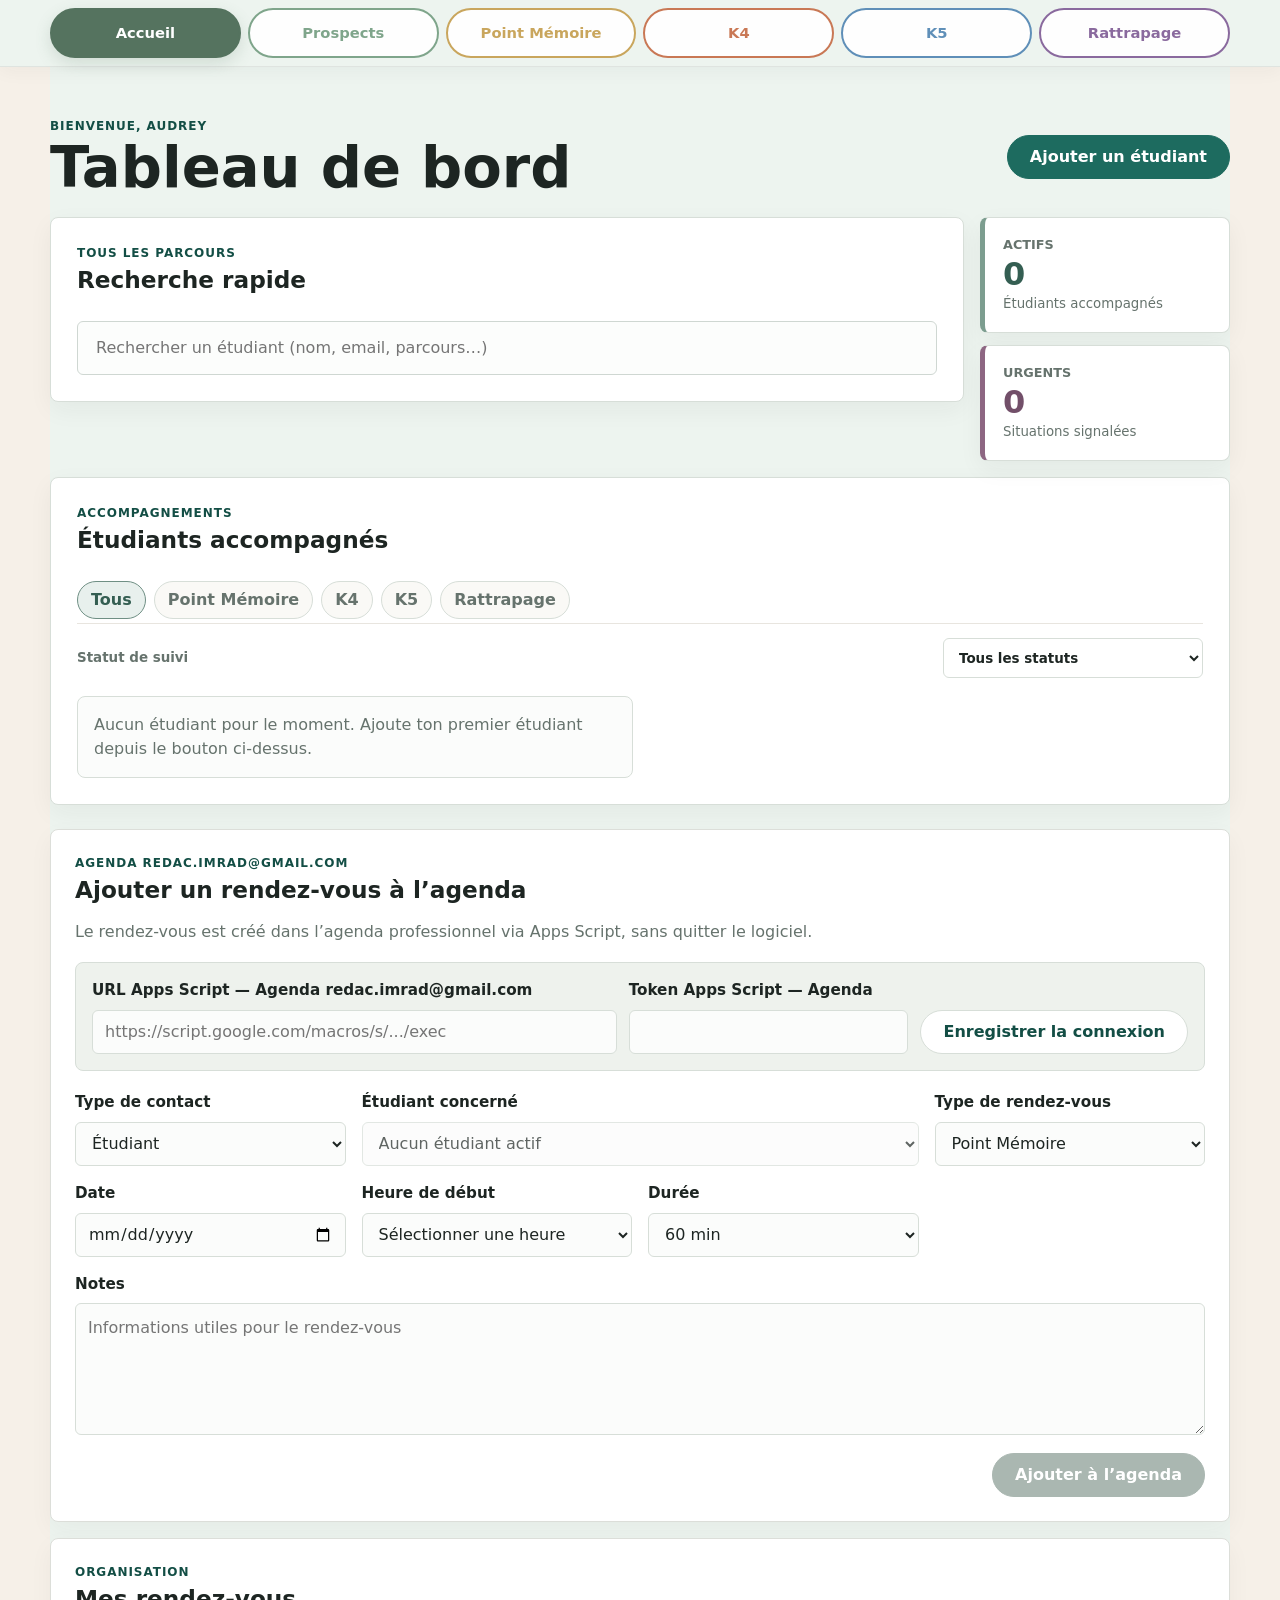
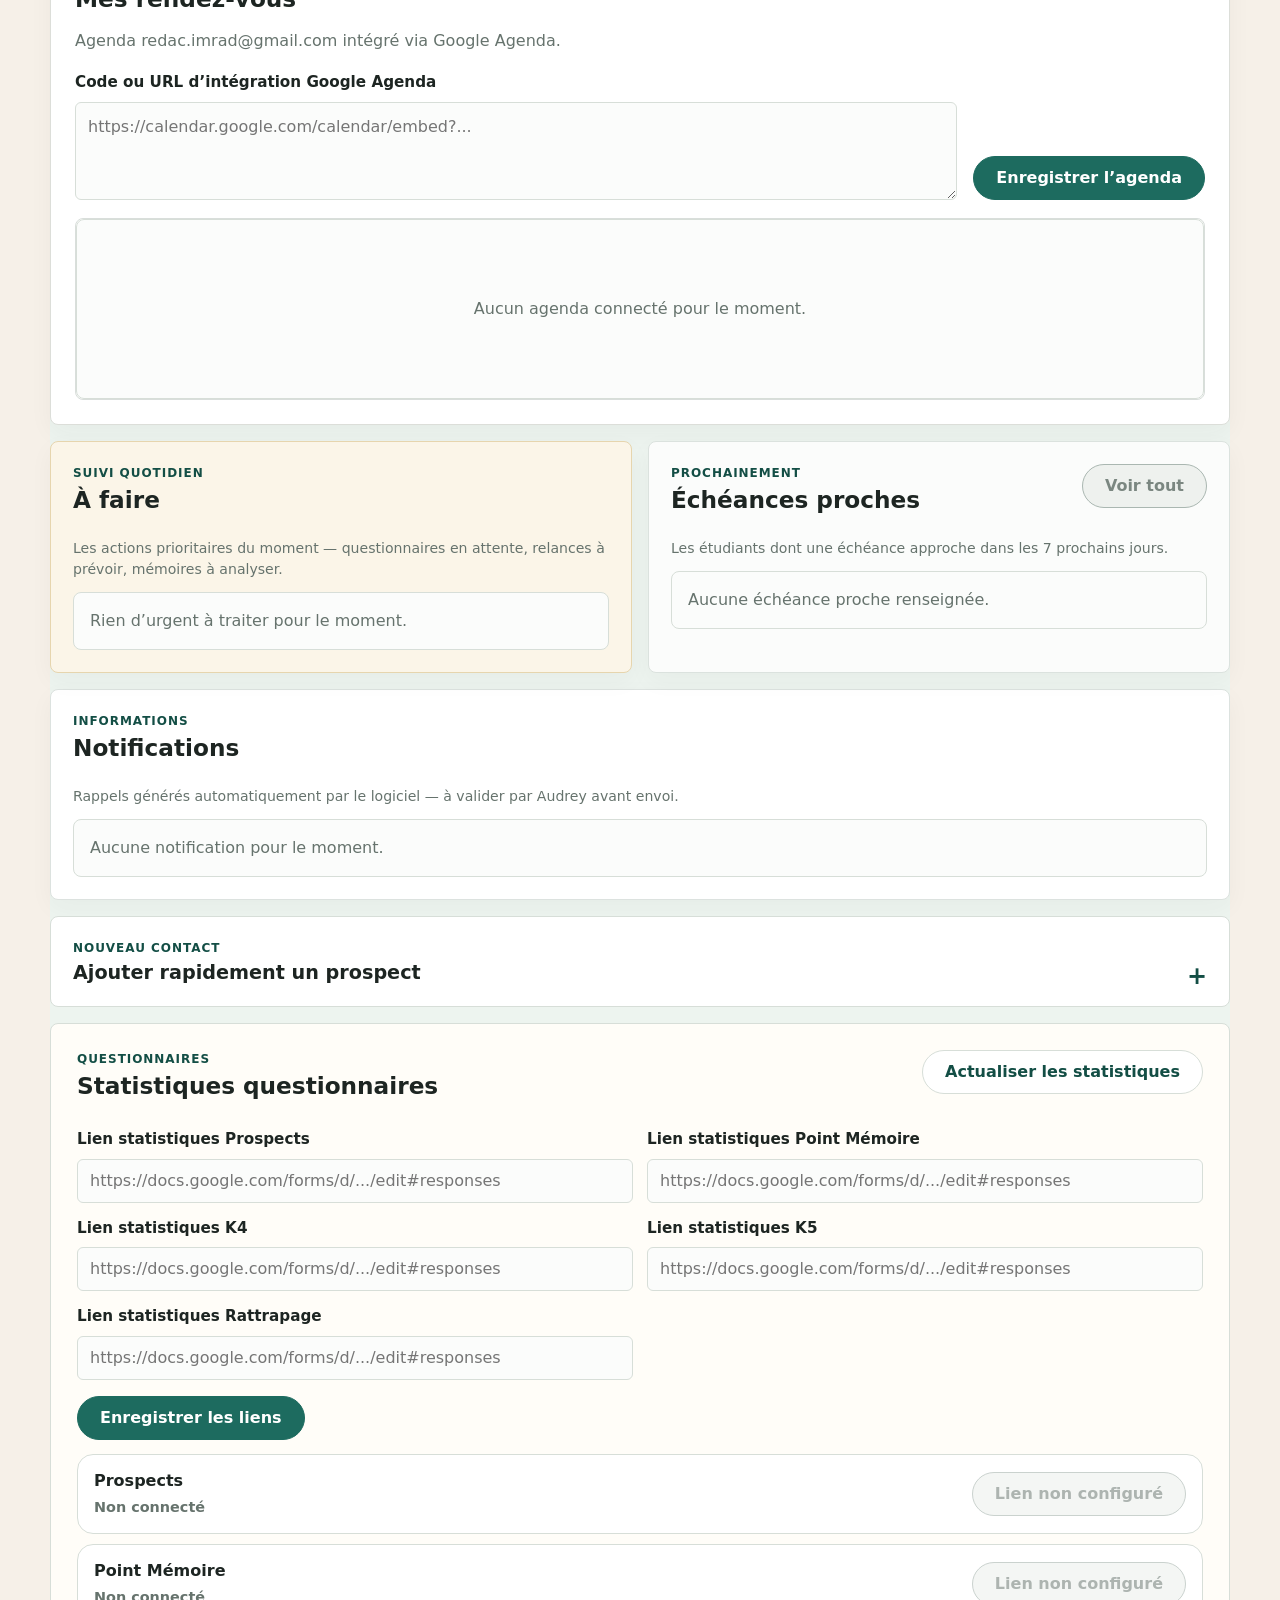
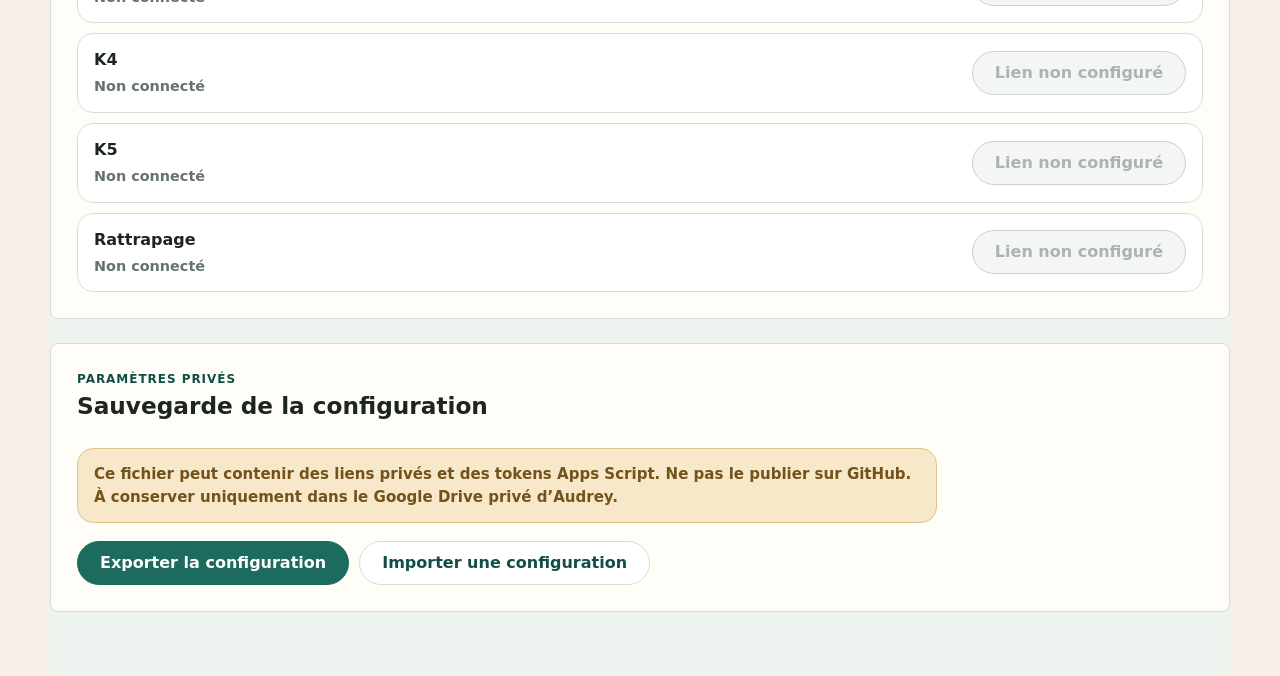
==== index.html @ 1d77d755 "Réorganise architecture par couches métier" ====
<!doctype html>
<html lang="fr">
  <head>
    <meta charset="UTF-8" />
    <meta name="viewport" content="width=device-width, initial-scale=1.0" />
    <title>Tableau de bord - Redac-IMRaD</title>
    <link rel="stylesheet" href="styles.css?v=20260625-2" />
  </head>
  <body class="accueil-pilotage tab-accueil">
    <div data-main-nav data-active="accueil"></div>
    <main class="app-shell">
      <header class="topbar" aria-label="En-tête">
        <div><p class="eyebrow">Bienvenue, Audrey</p><h1>Tableau de bord</h1></div>
        <button class="primary-action" type="button" id="add-student-trigger">Ajouter un étudiant</button>
      </header>

      <section class="accueil-overview" aria-label="Recherche et indicateurs">
        <div class="workspace quick-search-workspace" aria-labelledby="quick-search-title">
          <div class="section-heading"><div><p class="eyebrow">Tous les parcours</p><h2 id="quick-search-title">Recherche rapide</h2></div></div>
          <label class="field accueil-search-field"><span class="visually-hidden">Rechercher un étudiant</span><input id="student-search" type="search" autocomplete="off" placeholder="Rechercher un étudiant (nom, email, parcours…)" /></label>
        </div>
        <div class="accueil-counters" aria-label="Compteurs rapides">
          <article class="accueil-counter accueil-counter-active"><span>Actifs</span><strong id="active-student-count">0</strong><small>Étudiants accompagnés</small></article>
          <article class="accueil-counter accueil-counter-urgent"><span>Urgents</span><strong id="urgent-count">0</strong><small>Situations signalées</small></article>
        </div>
      </section>

      <section class="workspace student-form-workspace" id="student-form-workspace" aria-labelledby="student-form-title" hidden>
        <div class="section-heading"><div><p class="eyebrow">Fiche étudiant</p><h2 id="student-form-title">Nouvel étudiant accompagné</h2></div><button class="secondary-action compact-action" type="button" id="close-student-form">Fermer</button></div>
        <form id="student-form" class="context-form">
          <input type="hidden" name="studentId" />
          <fieldset class="form-section">
            <legend>Informations communes</legend>
            <div class="form-grid">
              <label class="field"><span>Prénom</span><input name="prenom" type="text" required /></label>
              <label class="field"><span>Nom</span><input name="nom" type="text" required /></label>
              <label class="field"><span>Adresse mail</span><input name="email" type="email" /></label>
              <label class="field"><span>IFMK</span><input name="ifmk" type="text" /></label>
              <label class="field"><span>Téléphone</span><input name="telephone" type="tel" /></label>
              <label class="field"><span>Date de début d’accompagnement</span><input name="dateDebut" type="date" /></label>
              <label class="field"><span>Échéance principale (rendu, soutenance…)</span><input name="echeance" type="date" /></label>
              <label class="field full-width"><span>Thématique générale du mémoire</span><input name="thematiqueMemoire" type="text" /></label>
              <label class="field"><span>Parcours choisi</span><select name="parcours" id="student-parcours" required><option value="">Sélectionner</option><option value="point-memoire">Point Mémoire</option><option value="k4">K4</option><option value="k5">K5</option><option value="rattrapage">Rattrapage</option></select></label>
              <label class="field"><span>Statut</span><select name="statut"><option>En cours</option><option>En attente</option><option>Archivé</option></select></label>
              <label class="field"><span>Statut de suivi initial</span><select name="statutSuivi"><option value="nouveau">Nouveau</option><option value="questionnaire-envoye">Questionnaire envoyé</option><option value="questionnaire-recu">Questionnaire reçu</option><option value="memoire-importe">Mémoire importé</option><option value="analyse-en-cours">Analyse en cours</option><option value="retour-envoye">Retour envoyé</option><option value="a-relancer">À relancer</option><option value="termine">Terminé</option><option value="archive">Archivé</option></select></label>
              <label class="field checkbox-field"><span>Urgence</span><span class="checkbox-inline"><input name="urgentManuel" type="checkbox" /> Marquer comme urgent</span></label>
              <label class="field full-width"><span>Notes initiales</span><textarea name="notesInitiales" rows="5"></textarea></label>
              <label class="field full-width"><span>Importer le mémoire <small>(optionnel, DOCX recommandé)</small></span><input id="student-memoire-file" name="memoire" type="file" accept=".pdf,.docx" /><small id="student-file-status">Aucun fichier sélectionné.</small></label>
            </div>
          </fieldset>

          <fieldset class="form-section parcours-fields" data-parcours-fields="point-memoire" hidden>
            <legend>Point Mémoire 60 minutes</legend>
            <div class="form-grid">
              <label class="field full-width"><span>Synthèse du questionnaire pré-visio</span><textarea name="pointSynthese" rows="6"></textarea></label>
              <label class="field full-width"><span>Question principale 1</span><textarea name="pointQuestion1" rows="3"></textarea></label>
              <label class="field full-width"><span>Question principale 2</span><textarea name="pointQuestion2" rows="3"></textarea></label>
              <label class="field full-width"><span>Question principale 3</span><textarea name="pointQuestion3" rows="3"></textarea></label>
              <label class="field full-width"><span>Notes recueillies pendant l’appel ou la visio</span><textarea name="pointNotesVisio" rows="8"></textarea></label>
            </div>
            <div id="student-point-axes" class="axis-grid context-spacing"></div>
          </fieldset>

          <fieldset class="form-section parcours-fields" data-parcours-fields="k4" hidden>
            <legend>Suivi K4</legend>
            <p class="sync-note">Ces questions guident la réflexion ensemble. Le logiciel structure, Audrey décide.</p>
            <div class="form-grid">
              <label class="field full-width"><span>Cadrage du sujet</span><textarea name="k4Cadrage" rows="5"></textarea></label>
              <label class="field full-width"><span>Formulation actuelle du sujet</span><textarea name="k4Sujet" rows="4"></textarea></label>
              <label class="field full-width"><span>Première question de recherche</span><textarea name="k4Question" rows="4"></textarea></label>
              <label class="field full-width"><span>Choix de méthode</span><textarea name="k4Methode" rows="5"></textarea></label>
              <label class="field full-width"><span>Premiers articles</span><textarea name="k4Articles" rows="5"></textarea></label>
              <label class="field full-width"><span>Feuille de route vers K5</span><textarea name="k4FeuilleRoute" rows="6"></textarea></label>
            </div>
            <div class="field context-spacing"><span>Documents à fournir</span><div class="checkbox-grid">
              <label><input type="checkbox" name="k4Documents" value="Fiche de cadrage du sujet" /> Fiche de cadrage du sujet</label><label><input type="checkbox" name="k4Documents" value="Trame de question de recherche" /> Trame de question de recherche</label><label><input type="checkbox" name="k4Documents" value="Liste de mots-clés prête à utiliser" /> Liste de mots-clés prête à utiliser</label><label><input type="checkbox" name="k4Documents" value="Planning K4 personnalisé" /> Planning K4 personnalisé</label><label><input type="checkbox" name="k4Documents" value="Mini-feuille de route pour entrer en K5" /> Mini-feuille de route pour entrer en K5</label>
            </div></div>
          </fieldset>

          <fieldset class="form-section parcours-fields" data-parcours-fields="k5" hidden>
            <legend>Suivi K5</legend>
            <p class="sync-note">Repérage indicatif uniquement — à vérifier lors de la relecture. Le logiciel détecte, Audrey analyse.</p>
            <div class="form-grid">
              <label class="field full-width"><span>Cohérence sujet / problématique / méthode</span><textarea name="k5Coherence" rows="5"></textarea></label><label class="field full-width"><span>Structure IMRaD</span><textarea name="k5Structure" rows="5"></textarea></label><label class="field full-width"><span>Bibliographie</span><textarea name="k5Bibliographie" rows="5"></textarea></label><label class="field full-width"><span>Résultats</span><textarea name="k5Resultats" rows="5"></textarea></label><label class="field full-width"><span>Discussion</span><textarea name="k5Discussion" rows="5"></textarea></label><label class="field full-width"><span>Préparation soutenance</span><textarea name="k5Soutenance" rows="5"></textarea></label><label class="field full-width"><span>Comptes rendus de visio</span><textarea name="k5ComptesRendus" rows="7"></textarea></label>
            </div>
            <p class="sync-note">À passer en revue à mi-parcours et avant chaque rendu important.</p>
            <div class="field context-spacing"><span>Documents à fournir</span><div class="checkbox-grid">
              <label><input type="checkbox" name="k5Documents" value="Feuille de route personnalisée dès la visio 1" /> Feuille de route personnalisée dès la visio 1</label><label><input type="checkbox" name="k5Documents" value="Checklist de cohérence du mémoire" /> Checklist de cohérence du mémoire</label><label><input type="checkbox" name="k5Documents" value="Planning de rédaction semaine par semaine" /> Planning de rédaction semaine par semaine</label><label><input type="checkbox" name="k5Documents" value="Grille de préparation soutenance" /> Grille de préparation soutenance</label><label><input type="checkbox" name="k5Documents" value="Compte-rendu après chaque visio individuelle" /> Compte-rendu après chaque visio individuelle</label><label><input type="checkbox" name="k5Documents" value="Autres documents à venir" /> Autres documents à venir</label>
            </div></div>
          </fieldset>

          <fieldset class="form-section parcours-fields" data-parcours-fields="rattrapage" hidden>
            <legend>Suivi Rattrapage</legend>
            <p class="sync-note">Saisir les retours tels que reçus, sans interprétation. Ils serviront de base à la hiérarchisation des corrections.</p>
            <div class="form-grid">
              <label class="field full-width"><span>Retours du jury</span><textarea name="rattrapageRetours" rows="6"></textarea></label><label class="field full-width"><span>Corrections demandées</span><textarea name="rattrapageCorrections" rows="5"></textarea></label><label class="field full-width"><span>Corrections prioritaires</span><textarea name="rattrapagePriorites" rows="5"></textarea></label><label class="field full-width"><span>Incohérences majeures</span><textarea name="rattrapageIncoherences" rows="5"></textarea></label><label class="field full-width"><span>Plan de reprise</span><textarea name="rattrapagePlan" rows="6"></textarea></label><label class="field full-width"><span>Préparation orale / défense du raisonnement</span><textarea name="rattrapageOral" rows="6"></textarea></label>
            </div>
            <div class="field context-spacing"><span>Documents à fournir</span><div class="checkbox-grid">
              <label><input type="checkbox" name="rattrapageDocuments" value="Mémoire annoté ou dernière version" /> Mémoire annoté ou dernière version</label><label><input type="checkbox" name="rattrapageDocuments" value="Retours écrits du jury" /> Retours écrits du jury</label><label><input type="checkbox" name="rattrapageDocuments" value="Grille d’évaluation si disponible" /> Grille d’évaluation si disponible</label><label><input type="checkbox" name="rattrapageDocuments" value="Consignes de l’IFMK" /> Consignes de l’IFMK</label><label><input type="checkbox" name="rattrapageDocuments" value="Ancien plan du mémoire" /> Ancien plan du mémoire</label><label><input type="checkbox" name="rattrapageDocuments" value="Nouvelle proposition de plan" /> Nouvelle proposition de plan</label><label><input type="checkbox" name="rattrapageDocuments" value="Questions ou incompréhensions de l’étudiant" /> Questions ou incompréhensions de l’étudiant</label>
            </div></div>
          </fieldset>

          <div class="form-actions"><button class="primary-action" type="submit" id="save-student-button">Créer la fiche étudiant</button><button class="secondary-action" type="button" id="cancel-student-form">Annuler</button></div>
          <p class="form-message" id="student-form-message" role="status" aria-live="polite" hidden></p>
        </form>
      </section>

      <section class="workspace accueil-students-workspace" aria-labelledby="students-title">
        <div class="section-heading"><div><p class="eyebrow">Accompagnements</p><h2 id="students-title">Étudiants accompagnés</h2></div></div>
        <div class="filter-bar" role="group" aria-label="Filtrer les étudiants par parcours"><button class="filter-button active" type="button" data-student-filter="tous" aria-pressed="true">Tous</button><button class="filter-button" type="button" data-student-filter="point-memoire" aria-pressed="false">Point Mémoire</button><button class="filter-button" type="button" data-student-filter="k4" aria-pressed="false">K4</button><button class="filter-button" type="button" data-student-filter="k5" aria-pressed="false">K5</button><button class="filter-button" type="button" data-student-filter="rattrapage" aria-pressed="false">Rattrapage</button></div>
        <label class="statut-filter"><span>Statut de suivi</span><select id="student-status-filter"><option value="tous">Tous les statuts</option></select></label>
        <div class="student-grid" id="student-list" aria-live="polite"></div>
      </section>

      <section class="workspace appointment-workspace" aria-labelledby="appointment-title">
        <div class="section-heading"><div><p class="eyebrow">Agenda redac.imrad@gmail.com</p><h2 id="appointment-title">Ajouter un rendez-vous à l’agenda</h2></div></div>
        <p class="appointment-description">Le rendez-vous est créé dans l’agenda professionnel via Apps Script, sans quitter le logiciel.</p>
        <div class="appointment-config">
          <label class="field"><span>URL Apps Script — Agenda redac.imrad@gmail.com</span><input id="calendar-apps-script-endpoint" type="url" inputmode="url" placeholder="https://script.google.com/macros/s/.../exec" /></label>
          <label class="field"><span>Token Apps Script — Agenda</span><input id="calendar-apps-script-token" type="password" autocomplete="off" /></label>
          <button class="secondary-action" id="save-calendar-connection" type="button">Enregistrer la connexion</button>
          <p id="calendar-config-message" class="form-message" role="status" aria-live="polite" hidden></p>
        </div>
        <form id="google-appointment-form" class="appointment-form" novalidate>
          <div class="appointment-form-grid">
            <label class="field"><span>Type de contact</span><select id="agenda-contact-type" name="contactType" required><option value="student">Étudiant</option><option value="prospect">Prospect</option></select></label>
            <label class="field appointment-contact-field"><span id="agenda-contact-label">Étudiant concerné</span><select id="agenda-contact" name="contactId" required></select></label>
            <label class="field"><span>Type de rendez-vous</span><select id="agenda-type-rdv" name="typeRdv" required><option value="Point Mémoire">Point Mémoire</option><option value="Visio K4">Visio K4</option><option value="Visio K5">Visio K5</option><option value="Rattrapage">Rattrapage</option><option value="Autre">Autre</option></select></label>
            <label class="field"><span>Date</span><input id="agenda-date" name="date" type="date" required /></label>
            <label class="field"><span>Heure de début</span><select id="agenda-heure-debut" name="heureDebut" required></select></label>
            <label class="field"><span>Durée</span><select id="agenda-duree" name="dureeMinutes" required><option value="30">30 min</option><option value="45">45 min</option><option value="60" selected>60 min</option><option value="90">90 min</option></select></label>
            <label class="field full-width"><span>Notes</span><textarea id="agenda-notes" name="notes" rows="4" placeholder="Informations utiles pour le rendez-vous"></textarea></label>
          </div>
          <div class="appointment-actions"><button class="primary-action" id="prepare-google-appointment" type="submit">Ajouter à l’agenda</button></div>
          <p id="appointment-message" class="form-message" role="status" aria-live="polite" hidden></p>
        </form>
      </section>

      <section class="workspace agenda-workspace" aria-labelledby="agenda-title">
        <div class="section-heading"><div><p class="eyebrow">Organisation</p><h2 id="agenda-title">Mes rendez-vous</h2></div></div>
        <p class="agenda-description">Agenda redac.imrad@gmail.com intégré via Google Agenda.</p>
        <div class="agenda-config">
          <label class="field agenda-config-field"><span>Code ou URL d’intégration Google Agenda</span><textarea id="google-agenda-embed-input" rows="3" placeholder="https://calendar.google.com/calendar/embed?..."></textarea></label>
          <div class="agenda-actions"><button class="primary-action" type="button" id="save-google-agenda">Enregistrer l’agenda</button></div>
          <p id="google-agenda-message" class="form-message" role="status" aria-live="polite" hidden></p>
        </div>
        <div id="google-agenda-preview" class="agenda-preview"><p class="empty-state">Aucun agenda connecté pour le moment.</p></div>
      </section>

      <div class="accueil-blocks-grid">
        <section class="workspace accueil-block accueil-todo-block" aria-labelledby="todo-title"><div class="section-heading"><div><p class="eyebrow">Suivi quotidien</p><h2 id="todo-title">À faire</h2></div></div><p class="sync-note">Les actions prioritaires du moment — questionnaires en attente, relances à prévoir, mémoires à analyser.</p><div id="todo-list" class="accueil-todo-list"></div></section>
        <section class="workspace accueil-block accueil-deadlines-block" aria-labelledby="deadlines-title"><div class="section-heading"><div><p class="eyebrow">Prochainement</p><h2 id="deadlines-title">Échéances proches</h2></div><button class="secondary-action compact-action" type="button" id="show-all-deadlines">Voir tout</button></div><p class="sync-note">Les étudiants dont une échéance approche dans les 7 prochains jours.</p><div id="deadlines-list" class="accueil-info-list"></div></section>
      </div>

      <section class="workspace accueil-block accueil-notifications-block" aria-labelledby="notifications-title"><div class="section-heading"><div><p class="eyebrow">Informations</p><h2 id="notifications-title">Notifications</h2></div></div><p class="sync-note">Rappels générés automatiquement par le logiciel — à valider par Audrey avant envoi.</p><div id="notifications-list" class="accueil-info-list"></div></section>

      <details class="workspace quick-prospect-workspace" id="quick-prospect-workspace">
        <summary><span><span class="eyebrow">Nouveau contact</span><strong>Ajouter rapidement un prospect</strong></span></summary>
        <form id="quick-prospect-form" class="quick-prospect-form">
          <div class="form-grid">
            <label class="field"><span>Prénom</span><input name="prenom" type="text" /></label><label class="field"><span>Nom</span><input name="nom" type="text" /></label><label class="field"><span>Email</span><input name="email" type="email" /></label><label class="field"><span>Téléphone</span><input name="telephone" type="tel" /></label>
            <label class="field"><span>Provenance</span><select name="source"><option value="">Sélectionner</option><option>Instagram</option><option>Facebook</option><option>YouTube</option><option>LinkedIn</option><option>bouche-à-oreille</option><option>autre</option></select></label>
            <label class="field"><span>Parcours visé</span><select name="parcoursInteresse"><option value="non défini">Non défini</option><option value="point-memoire">Point Mémoire</option><option value="k4">K4</option><option value="k5">K5</option><option value="rattrapage">Rattrapage</option></select></label>
            <label class="field full-width"><span>Notes</span><textarea name="notes" rows="4"></textarea></label>
          </div>
          <div class="form-actions"><button class="primary-action" type="submit">Ajouter le prospect</button></div><p id="quick-prospect-message" class="form-message" role="status" aria-live="polite" hidden></p>
        </form>
      </details>

      <section class="workspace home-statistics-section" aria-labelledby="questionnaire-stats-title">
        <div class="section-heading">
          <div><p class="eyebrow">Questionnaires</p><h2 id="questionnaire-stats-title">Statistiques questionnaires</h2></div>
          <button class="secondary-action compact-action" type="button" id="refresh-questionnaire-stats">Actualiser les statistiques</button>
        </div>
        <div class="questionnaire-stats-config">
          <label class="field"><span>Lien statistiques Prospects</span><input id="stats-link-prospects" type="url" inputmode="url" placeholder="https://docs.google.com/forms/d/.../edit#responses" /></label>
          <label class="field"><span>Lien statistiques Point Mémoire</span><input id="stats-link-point-memoire" type="url" inputmode="url" placeholder="https://docs.google.com/forms/d/.../edit#responses" /></label>
          <label class="field"><span>Lien statistiques K4</span><input id="stats-link-k4" type="url" inputmode="url" placeholder="https://docs.google.com/forms/d/.../edit#responses" /></label>
          <label class="field"><span>Lien statistiques K5</span><input id="stats-link-k5" type="url" inputmode="url" placeholder="https://docs.google.com/forms/d/.../edit#responses" /></label>
          <label class="field"><span>Lien statistiques Rattrapage</span><input id="stats-link-rattrapage" type="url" inputmode="url" placeholder="https://docs.google.com/forms/d/.../edit#responses" /></label>
        </div>
        <div class="form-actions questionnaire-stats-actions">
          <button class="primary-action" type="button" id="save-questionnaire-stats-links">Enregistrer les liens</button>
        </div>
        <p id="questionnaire-stats-message" class="form-message" role="status" aria-live="polite" hidden></p>
        <div id="questionnaire-stats-list" class="questionnaire-stats-list" aria-live="polite"></div>
      </section>

      <section class="workspace config-backup-section" aria-labelledby="config-backup-title">
        <div class="section-heading">
          <div><p class="eyebrow">Paramètres privés</p><h2 id="config-backup-title">Sauvegarde de la configuration</h2></div>
        </div>
        <p class="config-backup-warning">Ce fichier peut contenir des liens privés et des tokens Apps Script. Ne pas le publier sur GitHub. À conserver uniquement dans le Google Drive privé d’Audrey.</p>
        <div class="config-backup-actions">
          <button class="primary-action" type="button" id="export-private-config">Exporter la configuration</button>
          <button class="secondary-action" type="button" id="import-private-config">Importer une configuration</button>
          <input id="private-config-file" type="file" accept=".json,application/json" hidden />
        </div>
        <p id="private-config-message" class="form-message" role="status" aria-live="polite" hidden></p>
      </section>
    </main>
    <script src="config.private.js"></script>
    <script src="navigation.js?v=20260625-1" defer></script>
    <script src="constants/parcours.js" defer></script>
    <script src="database/local-storage-database.js?v=25" defer></script>
    <script src="database/sqlite-adapter.todo.js" defer></script>
    <script src="database/index.js" defer></script>
    <script src="repositories/student-repository.js" defer></script>
    <script src="repositories/prospect-repository.js" defer></script>
    <script src="repositories/settings-repository.js" defer></script>
    <script src="services/student-service.js" defer></script>
    <script src="services/prospect-service.js" defer></script>
    <script src="services/settings-service.js" defer></script>
    <script src="services/browser-storage-service.js" defer></script>
    <script src="services/app-data-service.js" defer></script>
    <script src="grille-point-memoire.js?v=6" defer></script>
    <script src="pages/k4/livrables-k4.js?v=12" defer></script>
    <script src="pages/accueil/accueil.js?v=24" defer></script>
  </body>
</html>
---- styles.css ----
/* === PALETTE OFFICIELLE RÉDAC-IMRAD === */
:root {
  color-scheme: light;
  --app-bg-default: #f6f0e8;
  --tab-accueil-bg-soft: #edf4ef;
  --tab-prospects-bg-soft: #eef5ef;
  --tab-point-memoire-bg-soft: #f7efe0;
  --tab-k4-bg-soft: #f8e9df;
  --tab-k5-bg-soft: #eaf1f8;
  --tab-rattrapage-bg-soft: #f1eaf5;
  --tab-accueil-accent: #55735f;
  --tab-prospects-accent: #7fa58b;
  --tab-point-memoire-accent: #c9a65d;
  --tab-k4-accent: #c97855;
  --tab-k5-accent: #5f8fb8;
  --tab-rattrapage-accent: #8a6a9e;
  --app-page-bg: var(--app-bg-default);
  --color-background: var(--app-page-bg);
  --bg: var(--color-background);
  --surface: #ffffff;
  --surface-muted: #eef2ed;
  --text: #1d2522;
  --muted: #66736d;
  --line: #d7ded8;
  --accent: #1d6b5f;
  --accent-strong: #134e45;
  --caution: #9a6b15;
  --shadow: 0 16px 40px rgba(29, 37, 34, 0.08);
  --color-accueil: var(--tab-accueil-accent);
  --color-accueil-soft: var(--tab-accueil-bg-soft);
  --color-prospects: var(--tab-prospects-accent);
  --color-prospects-soft: var(--tab-prospects-bg-soft);
  --color-point-memoire: var(--tab-point-memoire-accent);
  --color-point-memoire-soft: var(--tab-point-memoire-bg-soft);
  --color-k4: var(--tab-k4-accent);
  --color-k4-soft: var(--tab-k4-bg-soft);
  --color-k5: var(--tab-k5-accent);
  --color-k5-soft: var(--tab-k5-bg-soft);
  --color-rattrapage: var(--tab-rattrapage-accent);
  --color-rattrapage-soft: var(--tab-rattrapage-bg-soft);
}

body.tab-accueil {
  --app-page-bg: var(--tab-accueil-bg-soft);
}

body.tab-prospects {
  --app-page-bg: var(--tab-prospects-bg-soft);
}

body.tab-point-memoire {
  --app-page-bg: var(--tab-point-memoire-bg-soft);
}

body.tab-k4 {
  --app-page-bg: var(--tab-k4-bg-soft);
}

body.tab-k5 {
  --app-page-bg: var(--tab-k5-bg-soft);
}

body.tab-rattrapage {
  --app-page-bg: var(--tab-rattrapage-bg-soft);
}

* {
  box-sizing: border-box;
}

html {
  min-height: 100%;
  background: var(--app-page-bg);
}

body {
  margin: 0;
  min-height: 100%;
  min-width: 320px;
  background: var(--app-page-bg);
  color: var(--text);
  font-family:
    Inter, ui-sans-serif, system-ui, -apple-system, BlinkMacSystemFont, "Segoe UI",
    sans-serif;
  line-height: 1.5;
}

.main-tabs {
  position: sticky;
  top: 0;
  z-index: 20;
  border-bottom: 1px solid var(--line);
  background: rgba(255, 255, 255, 0.98);
}

.main-tabs-inner {
  display: grid;
  grid-template-columns: repeat(6, minmax(0, 1fr));
  width: min(1180px, 100%);
  min-height: 54px;
  margin: 0 auto;
}

.main-tab {
  display: flex;
  min-width: 0;
  align-items: center;
  justify-content: center;
  padding: 10px 8px;
  border-bottom: 3px solid transparent;
  color: var(--muted);
  font-size: 0.92rem;
  font-weight: 750;
  line-height: 1.15;
  text-align: center;
  text-decoration: none;
}

.main-tab:hover,
.main-tab:focus-visible {
  background: var(--surface-muted);
  color: var(--accent-strong);
}

.main-tab.active {
  border-bottom-color: var(--accent);
  color: var(--accent-strong);
}

button,
input,
textarea,
select {
  font: inherit;
}

a {
  color: inherit;
}

.visually-hidden {
  position: absolute;
  width: 1px;
  height: 1px;
  padding: 0;
  margin: -1px;
  overflow: hidden;
  clip: rect(0, 0, 0, 0);
  white-space: nowrap;
  border: 0;
}

.app-shell {
  width: min(1180px, calc(100% - 32px));
  margin: 0 auto;
  padding: 28px 0 40px;
}

.topbar {
  display: flex;
  align-items: center;
  justify-content: space-between;
  gap: 24px;
  padding: 18px 0 26px;
}

.eyebrow {
  margin: 0 0 4px;
  color: var(--accent-strong);
  font-size: 0.75rem;
  font-weight: 700;
  letter-spacing: 0.08em;
  text-transform: uppercase;
}

h1,
h2,
h3,
p {
  margin-top: 0;
}

h1 {
  margin-bottom: 0;
  font-size: clamp(2rem, 5vw, 3.6rem);
  line-height: 1;
}

h2 {
  margin-bottom: 10px;
  font-size: 1.45rem;
  line-height: 1.2;
}

h3 {
  margin-bottom: 6px;
  font-size: 1rem;
}

p {
  color: var(--muted);
}

.primary-action,
.secondary-action,
.destructive-action {
  display: inline-flex;
  min-height: 44px;
  align-items: center;
  justify-content: center;
  padding: 0 18px;
  border-radius: 6px;
  font-weight: 700;
  text-align: center;
  text-decoration: none;
}

.primary-action {
  border: 1px solid var(--accent);
  background: var(--accent);
  color: #fff;
}

.primary-action:disabled {
  cursor: not-allowed;
  border-color: #aab7b1;
  background: #aab7b1;
}

.secondary-action {
  border: 1px solid var(--line);
  background: var(--surface);
  color: var(--accent-strong);
}

.primary-action[aria-disabled="true"],
.secondary-action:disabled,
.destructive-action:disabled {
  cursor: not-allowed;
  border-color: #aab7b1;
  background: #eef1ee;
  color: #7b8781;
}

.status-band {
  display: grid;
  grid-template-columns: minmax(0, 1fr) 260px;
  gap: 28px;
  align-items: stretch;
  margin-bottom: 26px;
  padding: 28px;
  border: 1px solid var(--line);
  border-radius: 8px;
  background: var(--surface);
  box-shadow: var(--shadow);
}

.status-band p {
  max-width: 760px;
  margin-bottom: 0;
}

.status-panel {
  display: flex;
  min-height: 150px;
  flex-direction: column;
  justify-content: center;
  padding: 20px;
  border: 1px solid var(--line);
  border-radius: 8px;
  background: var(--surface-muted);
}

.status-label,
.status-note {
  color: var(--muted);
  font-size: 0.85rem;
}

.status-panel strong {
  margin: 8px 0;
  color: var(--accent-strong);
  font-size: 1.55rem;
}

.dashboard-grid {
  display: grid;
  grid-template-columns: repeat(3, minmax(0, 1fr));
  gap: 16px;
  margin-bottom: 30px;
}

.summary-card,
.workspace,
.principles {
  border: 1px solid var(--line);
  border-radius: 8px;
  background: var(--surface);
}

.prospect-relance-counter {
  display: inline-flex;
  min-height: 48px;
  align-items: center;
  padding: 0 16px;
  border: 1px solid var(--line);
  border-radius: 6px;
  background: var(--surface-muted);
  color: var(--accent-strong);
  font-weight: 800;
}

.prospect-relance-form {
  display: grid;
  gap: 18px;
}

.prospect-relance-config {
  display: grid;
  grid-template-columns: minmax(280px, 1fr) minmax(220px, 0.65fr) auto;
  gap: 14px;
  align-items: end;
}

.prospect-scheduler-disabled {
  display: grid;
  gap: 5px;
  padding: 16px;
  border: 1px dashed var(--line);
  border-radius: 6px;
  background: #f7f8f7;
  opacity: 0.72;
}

.prospect-scheduler-disabled strong,
.prospect-scheduler-disabled p {
  margin: 0;
}

/* === QUESTIONNAIRE PROSPECT GÉNÉRAL === */
.prospect-create-form,
.prospect-list {
  display: grid;
  gap: 16px;
}

.prospect-card {
  display: grid;
  gap: 16px;
  padding: 18px;
  border-top: 1px solid var(--line);
  border-right: 1px solid var(--line);
  border-bottom: 1px solid var(--line);
  border-radius: 8px;
  background: var(--surface);
  box-shadow: 0 6px 18px rgba(48, 45, 40, 0.04);
}

.prospect-card-header {
  display: flex;
  align-items: flex-start;
  justify-content: space-between;
  gap: 16px;
}

.prospect-card-header h3,
.prospect-card-header p {
  margin: 0;
}

.prospect-card-header p {
  margin-top: 5px;
  color: var(--muted);
  overflow-wrap: break-word;
  word-break: normal;
}

.prospect-status-badges {
  display: grid;
  grid-template-columns: repeat(3, minmax(0, 1fr));
  gap: 10px;
}

.prospect-status-badge {
  display: grid;
  gap: 3px;
  padding: 10px 12px;
  border: 1px solid #d8e1dc;
  border-radius: 8px;
  background: var(--color-prospects-soft);
  color: #496557;
}

.prospect-status-badge small {
  font-size: 0.72rem;
  font-weight: 700;
}

.prospect-status-badge strong {
  font-size: 0.88rem;
}

.prospect-status-badge[data-tone="prospect-a-relancer"],
.prospect-status-badge[data-tone="questionnaire-envoye"] {
  border-color: #e1cfa7;
  background: #f8eed8;
  color: #76571d;
}

.prospect-status-badge[data-tone="prospect-interesse"],
.prospect-status-badge[data-tone="questionnaire-repondu"],
.prospect-status-badge[data-tone="response-yes"] {
  border-color: #bcd3c4;
  background: #e5f0e8;
  color: #356044;
}

.prospect-status-badge[data-tone="prospect-transforme"] {
  border-color: #c5d4df;
  background: #e8f0f5;
  color: #45677d;
}

.prospect-status-badge[data-tone="prospect-en-reflexion"] {
  border-color: #dbc99e;
  background: #f6edd4;
  color: #725a24;
}

.prospect-status-badge[data-tone="prospect-archive"],
.prospect-status-badge[data-tone="prospect-non-interesse"] {
  border-color: #d7d9d8;
  background: #eef0ef;
  color: #68716d;
}

.prospect-status-badge[data-tone="response-no"],
.prospect-status-badge[data-tone="questionnaire-a-envoyer"] {
  border-color: #deded9;
  background: #f7f7f4;
  color: #68716d;
}

.prospect-card-actions {
  display: flex;
  flex-wrap: wrap;
  gap: 10px;
}

@media (max-width: 700px) {
  .prospect-status-badges {
    grid-template-columns: 1fr;
  }

  .prospect-card-actions {
    display: grid;
  }
}

/* === CONNEXION QUESTIONNAIRE PROSPECT === */
.prospect-questionnaire-config {
  border-color: #dfe4e0;
  background: #fafbf9;
  box-shadow: none;
}

.prospect-questionnaire-config-grid {
  display: grid;
  grid-template-columns: repeat(2, minmax(0, 1fr));
  gap: 14px;
}

.prospect-questionnaire-config-card {
  display: grid;
  gap: 13px;
  min-width: 0;
  padding: 16px;
  border: 1px solid var(--line);
  border-radius: 8px;
  background: var(--surface);
}

.prospect-questionnaire-config-card h3,
.prospect-questionnaire-config-card .form-message {
  margin: 0;
}

.prospect-questionnaire-config-card .secondary-action {
  justify-self: start;
}

@media (max-width: 760px) {
  .prospect-questionnaire-config-grid {
    grid-template-columns: 1fr;
  }
}

/* === PROSPECTS — RÉPONSES QUESTIONNAIRE === */
.prospect-response-panel {
  display: grid;
  gap: 16px;
  padding: 18px;
  border: 1px solid #cadbd2;
  border-radius: 8px;
  background: #f2f7f4;
}

.prospect-response-heading {
  display: flex;
  align-items: baseline;
  justify-content: space-between;
  gap: 16px;
}

.prospect-response-heading h4,
.prospect-response-heading p {
  margin: 0;
}

.prospect-response-heading p {
  color: var(--muted);
  font-size: 0.88rem;
}

.prospect-response-grid {
  display: grid;
  grid-template-columns: repeat(2, minmax(0, 1fr));
  gap: 12px;
  margin: 0;
}

.prospect-response-block {
  display: grid;
  gap: 10px;
}

.prospect-response-block h5 {
  margin: 0;
  color: var(--text);
  font-size: 0.98rem;
}

.prospect-response-item {
  min-width: 0;
  padding: 12px;
  border: 1px solid #dce7e1;
  border-radius: 8px;
  background: #fff;
}

.prospect-response-item-wide {
  grid-column: 1 / -1;
}

.prospect-response-item dt {
  margin-bottom: 5px;
  color: var(--muted);
  font-size: 0.78rem;
  font-weight: 800;
}

.prospect-response-item dd {
  margin: 0;
  color: var(--text);
  line-height: 1.55;
  overflow-wrap: anywhere;
  white-space: pre-wrap;
}

.prospect-response-panel > .secondary-action {
  justify-self: start;
}

@media (max-width: 700px) {
  .prospect-response-heading {
    align-items: flex-start;
    flex-direction: column;
  }

  .prospect-response-grid {
    grid-template-columns: 1fr;
  }

  .prospect-response-item-wide {
    grid-column: auto;
  }
}

.summary-card {
  min-height: 156px;
  padding: 22px;
}

.summary-card p {
  margin-bottom: 0;
}

.summary-card.warning .metric {
  color: var(--caution);
}

.metric {
  display: block;
  margin-bottom: 16px;
  color: var(--accent);
  font-size: 2.4rem;
  font-weight: 800;
  line-height: 1;
}

.workspace,
.principles {
  padding: 26px;
  margin-bottom: 24px;
}

.section-heading {
  display: flex;
  align-items: flex-start;
  justify-content: space-between;
  gap: 20px;
  margin-bottom: 18px;
}

.steps {
  display: grid;
  gap: 12px;
  padding: 0;
  margin: 0;
  list-style: none;
}

.step {
  display: grid;
  grid-template-columns: 44px minmax(0, 1fr);
  gap: 14px;
  align-items: start;
  padding: 16px;
  border: 1px solid var(--line);
  border-radius: 8px;
  background: #fbfcfb;
}

.step.current {
  border-color: rgba(29, 107, 95, 0.42);
  background: #edf6f3;
}

.step.muted {
  background: #f7f8f7;
}

.step-index {
  display: grid;
  width: 36px;
  height: 36px;
  place-items: center;
  border-radius: 50%;
  background: var(--surface-muted);
  color: var(--accent-strong);
  font-size: 0.9rem;
  font-weight: 800;
}

.step p {
  margin-bottom: 0;
}

.principles h2 {
  margin-bottom: 18px;
}

.principle-list {
  display: grid;
  grid-template-columns: repeat(2, minmax(0, 1fr));
  gap: 12px;
}

.principle-list p {
  min-height: 70px;
  margin: 0;
  padding: 16px;
  border: 1px solid var(--line);
  border-radius: 8px;
  background: #fbfcfb;
}

.principle-list strong {
  color: var(--text);
}

.import-intro {
  margin-bottom: 30px;
}

.memoire-form {
  display: grid;
  gap: 22px;
}

.form-grid {
  display: grid;
  grid-template-columns: repeat(2, minmax(0, 1fr));
  gap: 18px;
}

.field {
  display: grid;
  gap: 8px;
}

.field.full-width {
  grid-column: 1 / -1;
}

.field span {
  color: var(--text);
  font-size: 0.95rem;
  font-weight: 700;
}

.field input,
.field select,
.field textarea {
  width: 100%;
  border: 1px solid var(--line);
  border-radius: 6px;
  background: #fbfcfb;
  color: var(--text);
}

.field input,
.field select {
  min-height: 44px;
  padding: 0 12px;
}

.field input[type="file"] {
  min-height: auto;
  padding: 12px;
}

.field textarea {
  min-height: 132px;
  padding: 12px;
  resize: vertical;
}

.field input:focus,
.field select:focus,
.field textarea:focus {
  outline: 3px solid rgba(29, 107, 95, 0.18);
  border-color: var(--accent);
}

.field small {
  color: var(--muted);
}

.form-actions {
  display: flex;
  flex-wrap: wrap;
  gap: 12px;
  align-items: center;
}

.form-message {
  margin: 0;
  padding: 14px 16px;
  border: 1px solid rgba(29, 107, 95, 0.3);
  border-radius: 8px;
  background: #edf6f3;
  color: var(--accent-strong);
  font-weight: 700;
}

.quick-search-workspace {
  margin-bottom: 16px;
}

.global-search-results {
  display: grid;
  gap: 18px;
  margin-top: 16px;
}

.quick-search-group {
  display: grid;
  gap: 10px;
}

.quick-search-group h3 {
  margin: 0;
}

.quick-search-list {
  display: grid;
  grid-template-columns: repeat(2, minmax(0, 1fr));
  gap: 10px;
}

.quick-search-card {
  display: grid;
  gap: 12px;
  min-width: 0;
  padding: 14px;
  border: 1px solid var(--line);
  border-radius: 6px;
  background: #fbfcfb;
}

.quick-search-card h4 {
  margin: 0;
  overflow-wrap: anywhere;
}

.quick-search-card dl {
  display: grid;
  grid-template-columns: repeat(2, minmax(0, 1fr));
  gap: 8px 12px;
  margin: 0;
}

.quick-search-card dt {
  color: var(--muted);
  font-size: 0.76rem;
  font-weight: 700;
}

.quick-search-card dd {
  margin: 2px 0 0;
  overflow-wrap: anywhere;
}

.quick-search-actions {
  display: flex;
  flex-wrap: wrap;
  gap: 8px;
}

.quick-search-actions .primary-action,
.quick-search-actions .secondary-action {
  min-height: 38px;
  padding: 0 12px;
  font-size: 0.86rem;
}

.quick-prospect-workspace > summary {
  cursor: pointer;
  list-style: none;
}

.quick-prospect-workspace > summary::-webkit-details-marker {
  display: none;
}

.quick-prospect-workspace > summary strong {
  display: block;
  color: var(--text);
  font-size: 1.2rem;
}

.quick-prospect-workspace > summary::after {
  content: "+";
  float: right;
  margin-top: -30px;
  color: var(--accent-strong);
  font-size: 1.5rem;
  font-weight: 800;
}

.quick-prospect-workspace[open] > summary::after {
  content: "−";
}

.quick-prospect-form {
  display: grid;
  gap: 18px;
  padding-top: 20px;
  margin-top: 18px;
  border-top: 1px solid var(--line);
}

.memoire-summary {
  display: grid;
  grid-template-columns: repeat(2, minmax(0, 1fr));
  gap: 14px;
  margin: 0 0 22px;
}

.memoire-summary div {
  min-height: 82px;
  padding: 16px;
  border: 1px solid var(--line);
  border-radius: 8px;
  background: #fbfcfb;
}

.memoire-summary .full-width {
  grid-column: 1 / -1;
}

.memoire-summary dt {
  margin-bottom: 6px;
  color: var(--muted);
  font-size: 0.85rem;
  font-weight: 700;
}

.memoire-summary dd {
  margin: 0;
  color: var(--text);
  font-weight: 700;
}

.fiche-actions {
  padding-top: 4px;
}

.analysis-grid {
  display: grid;
  grid-template-columns: repeat(2, minmax(0, 1fr));
  gap: 14px;
}

.analysis-card {
  display: flex;
  min-height: 128px;
  align-items: center;
  justify-content: space-between;
  gap: 16px;
  padding: 16px;
  border: 1px solid var(--line);
  border-radius: 8px;
  background: #fbfcfb;
}

.analysis-card p {
  margin-bottom: 0;
}

.analysis-card .secondary-action {
  min-width: 156px;
}

.empty-state {
  margin: 0;
  padding: 16px;
  border: 1px solid var(--line);
  border-radius: 8px;
  background: #fbfcfb;
}

.memoire-list {
  display: grid;
  gap: 14px;
}

.memoire-card {
  display: grid;
  gap: 16px;
  padding: 18px;
  border: 1px solid var(--line);
  border-radius: 8px;
  background: #fbfcfb;
}

.memoire-card h3 {
  margin-bottom: 0;
  overflow-wrap: anywhere;
}

.memoire-card-details {
  display: grid;
  grid-template-columns: repeat(3, minmax(0, 1fr));
  gap: 12px;
  margin: 0;
}

.memoire-card-details div {
  min-height: 76px;
  padding: 14px;
  border: 1px solid var(--line);
  border-radius: 8px;
  background: var(--surface);
}

.memoire-card-details dt {
  margin-bottom: 6px;
  color: var(--muted);
  font-size: 0.82rem;
  font-weight: 700;
}

.memoire-card-details dd {
  margin: 0;
  color: var(--text);
  font-weight: 700;
}

.analysis-state {
  margin: 0;
  padding: 12px 14px;
  border: 1px solid rgba(29, 107, 95, 0.3);
  border-radius: 8px;
  background: #edf6f3;
  color: var(--accent-strong);
  font-weight: 700;
}

.memoire-card-actions {
  display: flex;
  flex-wrap: wrap;
  gap: 10px;
}

.filter-bar {
  display: flex;
  flex-wrap: wrap;
  gap: 8px;
  margin-bottom: 18px;
}

.filter-button {
  min-height: 38px;
  padding: 0 13px;
  border: 1px solid var(--line);
  border-radius: 6px;
  background: var(--surface);
  color: var(--muted);
  font-weight: 700;
}

.filter-button.active {
  border-color: var(--accent);
  background: var(--surface-muted);
  color: var(--accent-strong);
}

.student-grid {
  display: grid;
  grid-template-columns: repeat(2, minmax(0, 1fr));
  gap: 14px;
}

.student-card {
  display: grid;
  gap: 14px;
  padding: 18px;
  border: 1px solid var(--line);
  border-radius: 8px;
  background: #fbfcfb;
}

.student-card h3 {
  margin: 6px 0 0;
}

.category-label {
  color: var(--accent-strong);
  font-size: 0.78rem;
  font-weight: 800;
  text-transform: uppercase;
}

.student-card dl {
  display: grid;
  gap: 10px;
  margin: 0;
}

.student-card dt {
  color: var(--muted);
  font-size: 0.78rem;
  font-weight: 700;
}

.student-card dd {
  margin: 2px 0 0;
  color: var(--text);
}

.axis-grid {
  display: grid;
  grid-template-columns: repeat(2, minmax(0, 1fr));
  gap: 14px;
}

.axis-card {
  display: grid;
  align-content: start;
  gap: 12px;
  padding: 18px;
  border: 1px solid var(--line);
  border-radius: 8px;
  background: #fbfcfb;
}

.axis-card h3,
.axis-card p {
  margin-bottom: 0;
}

.flush-workspace {
  margin-bottom: 0;
}

.file-selection-status {
  margin: -14px 0 24px;
  padding: 10px 12px;
  border: 1px solid var(--line);
  border-radius: 6px;
  background: var(--surface-muted);
  color: var(--muted);
  font-size: 0.88rem;
}

.archive-section {
  margin-top: 24px;
}

.sync-controls {
  display: grid;
  grid-template-columns: minmax(0, 1fr) auto;
  gap: 14px;
  align-items: end;
}

.sync-endpoint-field {
  min-width: 0;
}

.sync-actions {
  flex-wrap: nowrap;
}

.sync-note {
  margin: 12px 0;
  color: var(--muted);
  font-size: 0.88rem;
}

.sync-status {
  margin-bottom: 18px;
}

.sync-status[data-status-type="error"] {
  border-color: rgba(154, 50, 21, 0.35);
  background: #fff2ee;
  color: #7d2c18;
}

.sync-status[data-status-type="warning"] {
  border-color: rgba(154, 107, 21, 0.35);
  background: #fff8e8;
  color: var(--caution);
}

.questionnaire-list {
  display: grid;
  gap: 14px;
}

.questionnaire-card {
  display: grid;
  gap: 16px;
  padding: 18px;
  border: 1px solid var(--line);
  border-radius: 8px;
  background: #fbfcfb;
}

.questionnaire-card-header {
  display: flex;
  align-items: flex-start;
  justify-content: space-between;
  gap: 12px;
}

.questionnaire-card-header h3 {
  margin: 0;
}

.new-response-badge {
  flex: 0 0 auto;
  padding: 4px 8px;
  border: 1px solid rgba(29, 107, 95, 0.3);
  border-radius: 6px;
  background: #edf6f3;
  color: var(--accent-strong);
  font-size: 0.76rem;
  font-weight: 800;
  text-transform: uppercase;
}

.questionnaire-details {
  display: grid;
  grid-template-columns: repeat(3, minmax(0, 1fr));
  gap: 10px;
  margin: 0;
}

.questionnaire-details div {
  min-width: 0;
  padding: 10px;
  border: 1px solid var(--line);
  border-radius: 6px;
  background: var(--surface);
}

.questionnaire-details dt {
  margin-bottom: 4px;
  color: var(--muted);
  font-size: 0.76rem;
  font-weight: 700;
}

.questionnaire-details dd {
  margin: 0;
  overflow-wrap: anywhere;
  color: var(--text);
}

.questionnaire-actions {
  display: flex;
  flex-wrap: wrap;
  gap: 10px;
}

.questionnaire-summary {
  padding-top: 16px;
  border-top: 1px solid var(--line);
}

.questionnaire-summary h4 {
  margin: 0 0 12px;
}

.questionnaire-summary-grid {
  display: grid;
  grid-template-columns: repeat(2, minmax(0, 1fr));
  gap: 0 18px;
}

.questionnaire-summary-axis {
  padding: 14px 0;
  border-top: 1px solid var(--line);
}

.questionnaire-summary-axis h5 {
  margin: 0 0 8px;
  font-size: 0.95rem;
}

.questionnaire-summary-axis p {
  margin-bottom: 7px;
}

.point-resume-config {
  display: grid;
  grid-template-columns: minmax(200px, 0.7fr) minmax(280px, 1.2fr) minmax(180px, 0.7fr) auto;
  gap: 14px;
  align-items: end;
}

.point-resume-grid {
  grid-template-columns: repeat(3, minmax(0, 1fr));
}

.point-resume-actions {
  align-items: stretch;
}

.point-resume-result {
  display: flex;
  flex-wrap: wrap;
  align-items: center;
  gap: 12px;
  margin-top: 16px;
  padding: 16px;
  border: 1px solid var(--line);
  border-radius: 8px;
  background: #fbfcfb;
}

.point-resume-result[hidden] {
  display: none;
}

.point-resume-result > p {
  margin: 0;
}

.point-resume-result .form-message {
  flex-basis: 100%;
}

.k4-student-grid {
  grid-template-columns: 1fr;
}

.student-card-k4 {
  gap: 0;
  padding: 0;
  overflow: hidden;
}

.student-card-grid {
  display: grid;
  grid-template-columns: minmax(270px, 0.85fr) minmax(0, 1.5fr);
}

.student-summary-panel,
.student-livrables-panel {
  display: grid;
  align-content: start;
  gap: 12px;
  padding: 18px;
}

.student-summary-panel {
  border-right: 1px solid var(--line);
  background: #fbfcfb;
}

.student-livrables-panel {
  background: var(--surface);
}

.student-livrables-panel h4,
.student-livrables-panel > p {
  margin: 0;
}

.student-card-actions {
  display: flex;
  flex-wrap: wrap;
  gap: 8px;
}

.livrables-list {
  display: grid;
  gap: 8px;
}

.livrable-row {
  display: grid;
  grid-template-columns: minmax(220px, 1fr) minmax(190px, auto);
  gap: 12px;
  align-items: center;
  padding: 11px 12px;
  border: 1px solid var(--line);
  border-radius: 6px;
  background: var(--surface);
}

.livrable-k4-selection {
  display: flex;
  min-width: 0;
  align-items: center;
  gap: 9px;
  color: var(--text);
  font-weight: 700;
}

.livrable-k4-selection input {
  width: 18px;
  height: 18px;
  accent-color: var(--accent);
}

.livrable-k4-metadata {
  display: flex;
  flex-wrap: wrap;
  align-items: center;
  justify-content: flex-end;
  gap: 8px;
}

.livrable-status {
  padding: 3px 7px;
  border: 1px solid var(--line);
  border-radius: 6px;
  background: var(--surface-muted);
  color: var(--muted);
  font-size: 0.76rem;
  font-weight: 800;
}

.livrable-status[data-livrable-status="généré"],
.livrable-status[data-livrable-status="brouillon créé"] {
  border-color: rgba(29, 107, 95, 0.3);
  background: #edf6f3;
  color: var(--accent-strong);
}

.livrable-status[data-livrable-status="envoyé"] {
  border-color: rgba(29, 107, 95, 0.45);
  background: #e3f2ed;
  color: var(--accent-strong);
}

.livrable-status[data-livrable-status="erreur"] {
  border-color: rgba(154, 50, 21, 0.35);
  background: #fff2ee;
  color: #7d2c18;
}

.k4-document-link {
  color: var(--accent-strong);
  font-size: 0.82rem;
  font-weight: 700;
}

.livrable-k4-metadata small {
  color: var(--muted);
}

.student-k4-deliverable-actions {
  display: flex;
  flex-wrap: wrap;
  gap: 10px;
  padding: 16px 18px;
  border-top: 1px solid var(--line);
  background: #fbfcfb;
}

.k4-livrables-status {
  margin: 0 18px 18px;
}

.k4-questionnaire-toggle {
  width: 100%;
}

.k4-questionnaire-config-grid {
  display: grid;
  grid-template-columns: repeat(2, minmax(0, 1fr));
  gap: 14px;
}

.k4-questionnaire-card-zone {
  display: grid;
  gap: 10px;
  padding-top: 14px;
  border-top: 1px solid var(--line);
}

.k4-questionnaire-card-zone h4,
.k4-questionnaire-card-zone p {
  margin: 0;
}

.k4-questionnaire-card-zone > p {
  color: var(--muted);
  font-size: 0.88rem;
}

.k4-questionnaire-status {
  color: var(--muted);
  font-weight: 800;
}

.k4-questionnaire-status[data-status="brouillon créé"],
.k4-questionnaire-status[data-status="réponse reçue"] {
  color: var(--accent-strong);
}

.k4-questionnaire-card-status {
  margin-top: 2px;
}

.k4-questionnaire-panel {
  display: grid;
  gap: 16px;
  padding: 18px;
  border-top: 1px solid var(--line);
  background: #f2f7f5;
}

.k4-questionnaire-panel[hidden] {
  display: none;
}

.k4-questionnaire-heading h4,
.k4-questionnaire-heading p {
  margin: 0;
}

.k4-questionnaire-heading p {
  margin-top: 6px;
  color: var(--muted);
}

.k4-questionnaire-grid {
  display: grid;
  grid-template-columns: repeat(2, minmax(0, 1fr));
  gap: 10px;
  margin: 0;
}

.k4-questionnaire-group {
  display: grid;
  gap: 10px;
}

.k4-questionnaire-group + .k4-questionnaire-group {
  padding-top: 16px;
  border-top: 1px solid var(--line);
}

.k4-questionnaire-group h5 {
  margin: 0;
  font-size: 0.95rem;
}

.k4-questionnaire-answer {
  min-width: 0;
  padding: 13px;
  border: 1px solid var(--line);
  border-radius: 6px;
  background: var(--surface);
}

.k4-questionnaire-answer-wide {
  grid-column: 1 / -1;
}

.k4-questionnaire-answer dt {
  margin-bottom: 6px;
  color: var(--muted);
  font-size: 0.78rem;
  font-weight: 800;
}

.k4-questionnaire-answer dd {
  margin: 0;
  color: var(--text);
  line-height: 1.55;
  overflow-wrap: anywhere;
  white-space: pre-wrap;
}

.k4-questionnaire-empty {
  margin: 0;
  padding: 14px;
  border: 1px dashed var(--line);
  border-radius: 6px;
  background: var(--surface);
  color: var(--muted);
}

.k4-questionnaire-footer {
  display: flex;
  justify-content: flex-end;
}

.k4-unmatched-responses {
  margin-top: 18px;
  padding-top: 18px;
  border-top: 1px solid var(--line);
}

.k4-unmatched-responses[hidden] {
  display: none;
}

.k4-unmatched-responses h3 {
  margin: 0 0 12px;
  font-size: 1rem;
}

.k4-unmatched-response-list {
  display: grid;
  grid-template-columns: repeat(2, minmax(0, 1fr));
  gap: 10px;
}

.k4-unmatched-response {
  display: grid;
  gap: 5px;
  padding: 12px;
  border: 1px solid var(--line);
  border-radius: 6px;
  background: #fbfcfb;
}

.k4-unmatched-response span,
.k4-unmatched-response p {
  margin: 0;
  color: var(--muted);
  font-size: 0.84rem;
}

#k4-livrables-global-status[data-status-type="error"],
.k4-livrables-status[data-status-type="error"] {
  border-color: rgba(154, 50, 21, 0.35);
  background: #fff2ee;
  color: #7d2c18;
}

#k4-livrables-global-status[data-status-type="warning"],
.k4-livrables-status[data-status-type="warning"] {
  border-color: rgba(154, 107, 21, 0.35);
  background: #fff8e8;
  color: var(--caution);
}

.report-section-grid {
  display: grid;
  gap: 14px;
}

.report-section-card {
  display: grid;
  gap: 14px;
  padding: 18px;
  border: 1px solid var(--line);
  border-radius: 8px;
  background: #fbfcfb;
}

.report-section-card h3 {
  margin-bottom: 0;
}

.report-section-details {
  display: grid;
  grid-template-columns: repeat(3, minmax(0, 1fr));
  gap: 12px;
  margin: 0;
}

.report-section-details div {
  padding: 14px;
  border: 1px solid var(--line);
  border-radius: 8px;
  background: var(--surface);
}

.report-section-details dt {
  margin-bottom: 6px;
  color: var(--muted);
  font-size: 0.82rem;
  font-weight: 700;
}

.report-section-details dd {
  margin: 0;
  color: var(--text);
  font-weight: 700;
}

.section-excerpt {
  max-height: 170px;
  margin: 0;
  overflow: auto;
  padding: 14px;
  border: 1px solid var(--line);
  border-radius: 8px;
  background: var(--surface);
  white-space: pre-wrap;
}

.report-list {
  display: grid;
  gap: 10px;
  padding-left: 20px;
  margin: 0;
  color: var(--muted);
}

.criteria-list {
  display: grid;
  gap: 10px;
  margin-top: 18px;
}

.criteria-list:empty {
  display: none;
}

.criteria-list h4 {
  margin: 0;
  font-size: 1rem;
}

.criterion-card {
  display: grid;
  gap: 10px;
  padding: 14px;
  border: 1px solid var(--line);
  border-radius: 8px;
  background: var(--surface);
}

.criterion-header {
  display: flex;
  align-items: flex-start;
  justify-content: space-between;
  gap: 12px;
}

.criterion-header h5 {
  margin: 0;
  font-size: 0.95rem;
}

.criterion-status {
  flex: 0 0 auto;
  padding: 4px 8px;
  border: 1px solid rgba(154, 107, 21, 0.3);
  border-radius: 6px;
  background: #fff8e8;
  color: var(--caution);
  font-size: 0.78rem;
  font-weight: 800;
}

.criterion-card > p {
  margin: 0;
}

.criterion-details {
  display: grid;
  grid-template-columns: minmax(120px, 0.5fr) repeat(2, minmax(0, 1fr));
  gap: 10px;
  margin: 0;
}

.criterion-details div {
  padding: 10px;
  border: 1px solid var(--line);
  border-radius: 6px;
  background: #fbfcfb;
}

.criterion-details dt {
  margin-bottom: 4px;
  color: var(--muted);
  font-size: 0.76rem;
  font-weight: 700;
}

.criterion-details dd {
  margin: 0;
  color: var(--text);
  font-size: 0.88rem;
}

.context-form {
  display: grid;
  gap: 18px;
}

.form-section {
  min-width: 0;
  padding: 24px;
  border: 1px solid var(--line);
  border-radius: 8px;
  background: var(--surface);
}

.form-section legend {
  padding: 0 8px;
  color: var(--text);
  font-size: 1.05rem;
  font-weight: 800;
}

.range-field input[type="range"] {
  padding: 0;
  accent-color: var(--accent);
}

.range-field output {
  color: var(--accent-strong);
  font-weight: 800;
}

.checkbox-grid {
  display: grid;
  grid-template-columns: repeat(3, minmax(0, 1fr));
  gap: 10px;
}

.checkbox-grid label {
  display: flex;
  min-height: 44px;
  align-items: center;
  gap: 9px;
  padding: 10px 12px;
  border: 1px solid var(--line);
  border-radius: 6px;
  background: #fbfcfb;
}

.checkbox-grid input {
  width: 18px;
  height: 18px;
  accent-color: var(--accent);
}

.context-spacing {
  margin-top: 18px;
}

.sticky-actions {
  position: sticky;
  bottom: 12px;
  z-index: 2;
  padding: 12px;
  border: 1px solid var(--line);
  border-radius: 8px;
  background: rgba(255, 255, 255, 0.96);
  box-shadow: var(--shadow);
}

@media (max-width: 820px) {
  .topbar,
  .status-band,
  .dashboard-grid,
  .principle-list,
  .form-grid,
  .memoire-summary,
  .analysis-grid,
  .memoire-card-details,
  .report-section-details,
  .criterion-details,
  .checkbox-grid,
  .student-grid,
  .axis-grid,
  .sync-controls,
  .questionnaire-details,
  .questionnaire-summary-grid,
  .point-resume-config,
  .point-resume-grid,
  .k4-questionnaire-config-grid,
  .k4-unmatched-response-list,
  .prospect-relance-config,
  .quick-search-list {
    grid-template-columns: 1fr;
  }

  .student-card-grid,
  .livrable-row,
  .k4-questionnaire-grid {
    grid-template-columns: 1fr;
  }

  .student-summary-panel {
    border-right: 0;
    border-bottom: 1px solid var(--line);
  }

  .livrable-k4-metadata {
    justify-content: flex-start;
  }

  .topbar {
    display: grid;
  }

  .primary-action,
  .secondary-action {
    width: 100%;
  }

  .field.full-width {
    grid-column: auto;
  }

  .memoire-summary .full-width {
    grid-column: auto;
  }

  .analysis-card {
    align-items: stretch;
    flex-direction: column;
  }

  .analysis-card .secondary-action {
    min-width: 0;
  }

  .memoire-card-actions {
    display: grid;
  }

  .criterion-header {
    align-items: stretch;
    flex-direction: column;
  }

  .criterion-status {
    align-self: flex-start;
  }

  .sync-actions,
  .questionnaire-actions,
  .student-k4-deliverable-actions {
    display: grid;
  }
}

@media (max-width: 520px) {
  .main-tabs-inner {
    min-height: 50px;
  }

  .main-tab {
    padding: 8px 3px;
    font-size: 0.72rem;
    overflow-wrap: anywhere;
  }

  .app-shell {
    width: min(100% - 20px, 1180px);
    padding-top: 14px;
  }

  .status-band,
  .workspace,
  .principles,
  .form-section {
    padding: 18px;
  }

  .form-actions {
    display: grid;
  }

  .filter-bar {
    display: grid;
    grid-template-columns: repeat(2, minmax(0, 1fr));
  }

  .step {
    grid-template-columns: 36px minmax(0, 1fr);
    padding: 14px;
  }
}

/* === PRÉPARATION RENDEZ-VOUS === */
.appointment-workspace {
  padding: 24px;
  margin-bottom: 16px;
  border-color: #dcded9;
  background: var(--surface);
  box-shadow: 0 8px 24px rgba(48, 45, 40, 0.045);
}

.appointment-workspace .section-heading {
  margin-bottom: 6px;
}

.appointment-description {
  margin: 0 0 18px;
  color: var(--muted);
}

.appointment-config {
  display: grid;
  grid-template-columns: minmax(0, 1.5fr) minmax(220px, 0.8fr) auto;
  gap: 12px;
  align-items: end;
  padding: 16px;
  margin-bottom: 20px;
  border: 1px solid var(--line);
  border-radius: 8px;
  background: var(--surface-muted);
}

.appointment-config .form-message {
  grid-column: 1 / -1;
  margin: 0;
}

.appointment-form-grid {
  display: grid;
  grid-template-columns: repeat(4, minmax(0, 1fr));
  gap: 16px;
}

.appointment-contact-field {
  grid-column: span 2;
}

.appointment-form-grid .full-width {
  grid-column: 1 / -1;
}

.appointment-actions {
  display: flex;
  justify-content: flex-end;
  margin-top: 18px;
}

.appointment-form .form-message {
  margin: 14px 0 0;
}

@media (max-width: 860px) {
  .appointment-config,
  .appointment-form-grid {
    grid-template-columns: repeat(2, minmax(0, 1fr));
  }

  .appointment-config .secondary-action {
    grid-column: 1 / -1;
  }
}

@media (max-width: 520px) {
  .appointment-workspace {
    padding: 18px;
  }

  .appointment-form-grid {
    grid-template-columns: 1fr;
  }

  .appointment-config {
    grid-template-columns: 1fr;
  }

  .appointment-config .secondary-action,
  .appointment-config .form-message {
    grid-column: auto;
  }

  .appointment-contact-field,
  .appointment-form-grid .full-width {
    grid-column: auto;
  }

  .appointment-actions,
  .appointment-actions .primary-action {
    width: 100%;
  }
}

/* === ACCUEIL PILOTAGE === */
.accueil-pilotage {
  background: var(--color-background);
}

.accueil-pilotage .topbar {
  padding: 22px 0 20px;
}

.accueil-pilotage .topbar h1 {
  margin: 1px 0 0;
}

.accueil-overview {
  display: grid;
  grid-template-columns: minmax(0, 1fr) 250px;
  gap: 16px;
  align-items: start;
  margin-bottom: 16px;
}

.accueil-overview .quick-search-workspace {
  margin: 0;
  box-shadow: 0 8px 24px rgba(48, 45, 40, 0.05);
}

.accueil-search-field input {
  min-height: 54px;
  padding: 0 18px;
  border-color: #cfd7d2;
  background: #fcfdfc;
  font-size: 1rem;
}

.accueil-search-field input:focus {
  border-color: var(--accent);
  outline: 3px solid rgba(29, 107, 95, 0.12);
}

.accueil-counters {
  display: grid;
  gap: 12px;
}

.accueil-counter {
  display: grid;
  min-height: 116px;
  align-content: center;
  padding: 17px 18px;
  border: 1px solid var(--line);
  border-left: 5px solid #7c9d8f;
  border-radius: 8px;
  background: var(--surface);
  box-shadow: 0 8px 24px rgba(48, 45, 40, 0.05);
}

.accueil-counter span,
.accueil-counter small {
  color: var(--muted);
}

.accueil-counter span {
  font-size: 0.8rem;
  font-weight: 800;
  text-transform: uppercase;
}

.accueil-counter strong {
  margin: 2px 0;
  color: #345e52;
  font-size: 2rem;
  line-height: 1.1;
}

.accueil-counter-urgent {
  border-left-color: #8d6682;
}

.accueil-counter-urgent strong {
  color: #724f69;
}

.accueil-pilotage .quick-prospect-workspace {
  padding: 18px 22px;
  margin-bottom: 16px;
  box-shadow: none;
}

.accueil-main-grid {
  display: grid;
  grid-template-columns: minmax(0, 1.75fr) minmax(280px, 0.75fr);
  gap: 16px;
  align-items: start;
}

.accueil-main-grid > .workspace,
.accueil-side-column .workspace {
  margin-bottom: 0;
}

.accueil-students-workspace {
  min-width: 0;
  box-shadow: 0 8px 24px rgba(48, 45, 40, 0.05);
}

.accueil-pilotage .filter-bar {
  padding-bottom: 4px;
  border-bottom: 1px solid #e8e5df;
}

.accueil-pilotage .filter-button {
  background: #faf9f6;
}

.accueil-pilotage .filter-button.active {
  border-color: #6f8f84;
  background: #e8f0ed;
  color: #345e52;
}

.accueil-pilotage .student-grid {
  grid-template-columns: repeat(2, minmax(0, 1fr));
}

.accueil-student-card {
  min-width: 0;
  padding: 16px 17px;
  border-left: 5px solid #a8b1ad;
  background: var(--surface);
  box-shadow: 0 6px 18px rgba(48, 45, 40, 0.045);
}

.accueil-student-card--point-memoire {
  border-left-color: #c9ad7d;
}

.accueil-student-card--k4 {
  border-left-color: #bc7159;
}

.accueil-student-card--k5 {
  border-left-color: #7194b2;
}

.accueil-student-card--rattrapage {
  border-left-color: #8d6682;
}

.accueil-student-header {
  display: grid;
  gap: 8px;
}

.accueil-student-header h3 {
  margin: 0;
  font-size: 1.05rem;
  overflow-wrap: anywhere;
}

.accueil-parcours-badge,
.accueil-status-badge {
  display: inline-flex;
  width: fit-content;
  align-items: center;
  min-height: 26px;
  padding: 3px 9px;
  border-radius: 999px;
  font-size: 0.72rem;
  font-weight: 800;
  line-height: 1.2;
}

.accueil-student-card--point-memoire .accueil-parcours-badge {
  background: #f3eadb;
  color: #735b34;
}

.accueil-student-card--k4 .accueil-parcours-badge {
  background: #f5e3dd;
  color: #804633;
}

.accueil-student-card--k5 .accueil-parcours-badge {
  background: #e4edf4;
  color: #3f617c;
}

.accueil-student-card--rattrapage .accueil-parcours-badge {
  background: #eee5ec;
  color: #68475f;
}

.accueil-student-card--default .accueil-parcours-badge {
  background: #ecefed;
  color: #59645f;
}

.accueil-status-badges {
  display: flex;
  flex-wrap: wrap;
  gap: 6px;
}

.accueil-status-badge {
  border: 1px solid #d9dfdb;
  background: #f2f5f3;
  color: #52625b;
  text-transform: none;
}

.accueil-status-badge.is-urgent {
  border-color: #e2c9cf;
  background: #f7e9ec;
  color: #8b3f50;
}

.accueil-status-badge.is-received {
  border-color: #c9ddd2;
  background: #e9f3ed;
  color: #35654f;
}

.accueil-student-details {
  grid-template-columns: minmax(90px, 0.65fr) minmax(0, 1fr);
  gap: 10px 14px;
}

.accueil-student-details dd {
  overflow-wrap: anywhere;
}

.accueil-student-card .student-card-actions {
  padding-top: 2px;
  border-top: 1px solid #ece9e3;
}

.accueil-student-card .student-card-actions .secondary-action {
  min-height: 36px;
  padding: 0 11px;
  font-size: 0.82rem;
}

.accueil-side-column {
  display: grid;
  gap: 16px;
}

.accueil-side-card {
  padding: 20px;
  box-shadow: 0 8px 24px rgba(48, 45, 40, 0.04);
}

.accueil-side-card .section-heading {
  margin-bottom: 13px;
}

.accueil-side-card h2 {
  font-size: 1.15rem;
}

.accueil-todo-list,
.accueil-info-list {
  display: grid;
  gap: 8px;
}

.accueil-todo-row {
  display: grid;
  grid-template-columns: minmax(0, 1fr) auto;
  gap: 12px;
  align-items: center;
  min-height: 48px;
  padding: 10px 11px;
  border-left: 3px solid #c6a96f;
  background: #faf7f0;
}

.accueil-todo-row.is-relance {
  border-left-color: #bc7159;
  background: #fbf1ed;
}

.accueil-todo-row.is-analysis {
  border-left-color: #7194b2;
  background: #eef4f8;
}

.accueil-todo-row span {
  color: #4f5a55;
  font-size: 0.86rem;
}

.accueil-todo-row strong {
  display: grid;
  min-width: 30px;
  min-height: 30px;
  place-items: center;
  border-radius: 50%;
  background: var(--surface);
  color: var(--text);
}

.accueil-info-row {
  display: grid;
  gap: 2px;
  padding: 10px 0;
  border-bottom: 1px solid #ece9e3;
}

.accueil-info-row:last-child {
  border-bottom: 0;
}

.accueil-info-row strong {
  font-size: 0.9rem;
}

.accueil-info-row span {
  color: var(--muted);
  font-size: 0.8rem;
}

.accueil-side-card .empty-state {
  padding: 14px;
  margin: 0;
  font-size: 0.88rem;
}

@media (max-width: 960px) {
  .accueil-overview,
  .accueil-main-grid {
    grid-template-columns: 1fr;
  }

  .accueil-counters {
    grid-template-columns: repeat(2, minmax(0, 1fr));
  }

  .accueil-counter {
    min-height: 104px;
  }

  .accueil-side-column {
    grid-template-columns: repeat(3, minmax(0, 1fr));
  }
}

@media (max-width: 720px) {
  .accueil-pilotage .student-grid,
  .accueil-side-column {
    grid-template-columns: 1fr;
  }

  .accueil-student-details {
    grid-template-columns: 1fr;
  }
}

@media (max-width: 520px) {
  .accueil-counters {
    grid-template-columns: 1fr;
  }

  .accueil-counter {
    min-height: 92px;
  }

  .accueil-pilotage .quick-prospect-workspace,
  .accueil-side-card,
  .accueil-students-workspace,
  .accueil-overview .quick-search-workspace {
    padding: 18px;
  }
}

/* === AGENDA ACCUEIL === */
.agenda-workspace {
  padding: 24px;
  margin-bottom: 16px;
  border-color: #dcded9;
  background: var(--surface);
  box-shadow: 0 8px 24px rgba(48, 45, 40, 0.045);
}

.agenda-workspace .section-heading {
  margin-bottom: 6px;
}

.agenda-description {
  margin: 0 0 18px;
  color: var(--muted);
}

.agenda-config {
  display: grid;
  grid-template-columns: minmax(0, 1fr) auto;
  gap: 12px 16px;
  align-items: end;
  margin-bottom: 18px;
}

.agenda-config-field textarea {
  min-height: 88px;
  resize: vertical;
}

.agenda-actions {
  display: grid;
  gap: 8px;
  min-width: 220px;
}

.agenda-config .form-message {
  grid-column: 1 / -1;
  margin: 0;
}

.agenda-preview {
  min-height: 180px;
  overflow: hidden;
  border: 1px solid #d9dedb;
  border-radius: 8px;
  background: #fafbf9;
}

.agenda-preview iframe {
  display: block;
  width: 100%;
  height: 520px;
  border: 0;
  background: var(--surface);
}

.agenda-preview .empty-state {
  display: grid;
  min-height: 180px;
  place-items: center;
  margin: 0;
  text-align: center;
}

@media (max-width: 760px) {
  .agenda-config {
    grid-template-columns: 1fr;
  }

  .agenda-actions {
    min-width: 0;
  }

  .agenda-preview iframe {
    height: 440px;
  }
}

@media (max-width: 520px) {
  .agenda-workspace {
    padding: 18px;
  }

  .agenda-preview iframe {
    height: 380px;
  }
}

/* === STATUTS === */
.statut-pastilles {
  display: flex;
  flex-wrap: wrap;
  gap: 6px;
  margin-top: 8px;
}

.statut-pastille {
  display: inline-flex;
  width: fit-content;
  min-height: 26px;
  align-items: center;
  padding: 4px 9px;
  border: 1px solid transparent;
  border-radius: 999px;
  background: #edf0ee;
  color: #4f5b56;
  font-size: 0.73rem;
  font-weight: 800;
  line-height: 1.15;
}

.statut-pastille[data-statut="nouveau"] {
  border-color: #d8ddda;
  background: #edf0ee;
  color: #4f5b56;
}

.statut-pastille[data-statut="questionnaire-envoye"] {
  border-color: #c9d9e5;
  background: #eaf1f6;
  color: #45677d;
}

.statut-pastille[data-statut="questionnaire-recu"] {
  border-color: #b9d0df;
  background: #dfeef6;
  color: #315f7a;
}

.statut-pastille[data-statut="memoire-importe"] {
  border-color: #d7c9dc;
  background: #eee7f1;
  color: #674f70;
}

.statut-pastille[data-statut="analyse-en-cours"] {
  border-color: #e4d1a7;
  background: #f8eed8;
  color: #795c22;
}

.statut-pastille[data-statut="retour-envoye"] {
  border-color: #c4d9ca;
  background: #e6f1e9;
  color: #3d694a;
}

.statut-pastille[data-statut="a-relancer"] {
  border-color: #d9bb80;
  background: #f5e4bd;
  color: #725019;
}

.statut-pastille[data-statut="termine"] {
  border-color: #afc9b7;
  background: #dceade;
  color: #2f5c3b;
}

.statut-pastille[data-statut="archive"] {
  border-color: #d1d4d2;
  background: #e5e7e6;
  color: #69716d;
  text-decoration: line-through;
}

.statut-pastille-urgent,
.statut-pastille-depassee {
  border-color: #e4bdc2;
  background: #f8e4e7;
  color: #8b3542;
}

.statut-pastille-bientot {
  border-color: #e5cf9f;
  background: #f8edcf;
  color: #76571d;
}

.statut-filter {
  display: grid;
  grid-template-columns: auto minmax(190px, 260px);
  gap: 10px;
  align-items: center;
  margin: -4px 0 18px;
  color: var(--muted);
  font-size: 0.84rem;
  font-weight: 750;
}

.statut-filter select {
  min-height: 40px;
  padding: 0 34px 0 11px;
  border: 1px solid var(--line);
  border-radius: 6px;
  background: var(--surface);
  color: var(--text);
}

.checkbox-inline {
  display: flex;
  min-height: 44px;
  align-items: center;
  gap: 9px;
  padding: 10px 12px;
  border: 1px solid var(--line);
  border-radius: 6px;
  background: #fbfcfb;
  color: var(--text);
  font-weight: 500;
}

.checkbox-inline input {
  width: 18px;
  height: 18px;
  margin: 0;
  accent-color: var(--accent);
}

@media (max-width: 520px) {
  .statut-filter {
    grid-template-columns: 1fr;
  }

  .statut-filter select {
    width: 100%;
  }
}

/* === RECHERCHE PARCOURS === */
.parcours-filter-bar {
  display: grid;
  grid-template-columns: minmax(220px, 1fr) minmax(190px, 260px);
  gap: 12px;
  align-items: end;
  padding: 14px;
  margin: 0 0 16px;
  border: 1px solid #e0e4e1;
  border-radius: 8px;
  background: #f8faf8;
}

.parcours-filter-bar .field {
  gap: 5px;
}

.parcours-filter-bar .field > span {
  color: var(--muted);
  font-size: 0.78rem;
}

.parcours-filter-bar input,
.parcours-filter-bar select {
  min-height: 42px;
  background: var(--surface);
}

@media (max-width: 640px) {
  .parcours-filter-bar {
    grid-template-columns: 1fr;
    padding: 12px;
  }
}

/* === ACCUEIL BLOCS === */
.accueil-pilotage #student-search {
  min-height: 54px;
  padding: 0 18px;
  border-color: #cfd7d2;
  background: #fcfdfc;
  font-size: 1rem;
}

.accueil-pilotage #student-search:focus {
  border-color: var(--accent);
  outline: 3px solid rgba(29, 107, 95, 0.12);
}

.accueil-blocks-grid {
  display: grid;
  grid-template-columns: repeat(auto-fit, minmax(220px, 1fr));
  gap: 16px;
  margin-bottom: 16px;
}

.accueil-blocks-grid .workspace,
.accueil-notifications-block {
  margin-bottom: 0;
}

.accueil-block {
  min-width: 0;
  padding: 22px;
  border-radius: 8px;
  box-shadow: 0 8px 24px rgba(48, 45, 40, 0.04);
}

.accueil-todo-block {
  border-color: #e6d5ae;
  background: #fbf5e8;
}

.accueil-deadlines-block {
  border-color: #dbe2de;
  background: #fbfcfb;
}

.accueil-notifications-block {
  margin-top: 0;
  margin-bottom: 16px;
  border-color: #dce2df;
  background: var(--surface);
}

.accueil-block .section-heading,
.accueil-notifications-block .section-heading {
  margin-bottom: 14px;
}

.accueil-todo-row {
  width: 100%;
  grid-template-columns: auto minmax(0, 1fr);
  border-top: 0;
  border-right: 0;
  border-bottom: 0;
  border-radius: 0;
  color: inherit;
  cursor: pointer;
  text-align: left;
}

.accueil-todo-row:hover,
.accueil-todo-row:focus-visible {
  filter: brightness(0.975);
  outline: 2px solid rgba(154, 107, 21, 0.2);
  outline-offset: 2px;
}

.accueil-todo-row span {
  font-weight: 700;
}

.accueil-todo-list .empty-state,
.accueil-info-list .empty-state {
  margin: 0;
}

.accueil-deadline-row {
  display: grid;
  gap: 5px;
  padding: 12px 0;
  border-bottom: 1px solid #e6e9e7;
}

.accueil-deadline-row:last-child {
  border-bottom: 0;
}

.accueil-deadline-row > div {
  display: flex;
  flex-wrap: wrap;
  align-items: center;
  justify-content: space-between;
  gap: 8px;
}

.accueil-deadline-row > span {
  color: var(--muted);
  font-size: 0.82rem;
}

.accueil-deadline-row .statut-pastille {
  min-height: 24px;
}

.accueil-notification-row {
  padding: 12px 14px;
  border-left: 4px solid #8aa89a;
  border-radius: 6px;
  background: #f2f6f4;
}

.accueil-notification-row.is-late {
  border-left-color: #b75d68;
  background: #f9e9eb;
  color: #7b3340;
}

.accueil-notification-row.is-urgent {
  border-left-color: #c77b55;
  background: #faeee7;
  color: #7d482f;
}

.accueil-notification-row.is-received {
  border-left-color: #7194b2;
  background: #eaf1f6;
  color: #3d617d;
}

.accueil-notification-row strong {
  font-size: 0.9rem;
}

@media (max-width: 620px) {
  .accueil-block {
    padding: 18px;
  }

  .accueil-deadlines-block .section-heading {
    align-items: stretch;
    flex-direction: column;
  }
}

/* === IDENTITÉ VISUELLE GLOBALE === */
:root {
  --color-accueil: var(--tab-accueil-accent);
  --color-accueil-soft: var(--tab-accueil-bg-soft);
  --color-prospects: var(--tab-prospects-accent);
  --color-prospects-soft: var(--tab-prospects-bg-soft);
  --color-point-memoire: var(--tab-point-memoire-accent);
  --color-point-memoire-soft: var(--tab-point-memoire-bg-soft);
  --color-k4: var(--tab-k4-accent);
  --color-k4-soft: var(--tab-k4-bg-soft);
  --color-k5: var(--tab-k5-accent);
  --color-k5-soft: var(--tab-k5-bg-soft);
  --color-rattrapage: var(--tab-rattrapage-accent);
  --color-rattrapage-soft: var(--tab-rattrapage-bg-soft);
}

.main-tabs {
  padding: 8px 12px;
  border-bottom-color: #dfe4e0;
  background: rgba(255, 255, 255, 0.97);
  box-shadow: 0 4px 18px rgba(38, 55, 48, 0.045);
}

.main-tabs-inner {
  min-height: 50px;
  gap: 7px;
}

.main-tab {
  --nav-color: var(--color-accueil);
  --nav-soft: var(--color-accueil-soft);
  --nav-active-text: #ffffff;
  min-height: 46px;
  padding: 9px 12px;
  border: 1px solid transparent;
  border-radius: 14px;
  color: var(--nav-color);
  transition: background-color 160ms ease, border-color 160ms ease, color 160ms ease, box-shadow 160ms ease;
}

.nav-item-accueil {
  --nav-color: var(--color-accueil);
  --nav-soft: var(--color-accueil-soft);
}

.nav-item-prospects {
  --nav-color: var(--color-prospects);
  --nav-soft: var(--color-prospects-soft);
}

.nav-item-point-memoire {
  --nav-color: var(--color-point-memoire);
  --nav-soft: var(--color-point-memoire-soft);
  --nav-active-text: #382e20;
}

.nav-item-k4 {
  --nav-color: var(--color-k4);
  --nav-soft: var(--color-k4-soft);
}

.nav-item-k5 {
  --nav-color: var(--color-k5);
  --nav-soft: var(--color-k5-soft);
}

.nav-item-rattrapage {
  --nav-color: var(--color-rattrapage);
  --nav-soft: var(--color-rattrapage-soft);
}

.main-tab:hover,
.main-tab:focus-visible {
  border-color: color-mix(in srgb, var(--nav-color) 28%, transparent);
  background: var(--nav-soft);
  color: var(--nav-color);
}

.main-tab:focus-visible {
  outline: 3px solid color-mix(in srgb, var(--nav-color) 22%, transparent);
  outline-offset: 2px;
}

.main-tab.active {
  border-color: var(--nav-color);
  background: var(--nav-color);
  color: var(--nav-active-text);
  box-shadow: 0 5px 14px color-mix(in srgb, var(--nav-color) 22%, transparent);
}

button,
.primary-action,
.secondary-action,
.ghost-action,
.danger-action,
.destructive-action,
.filter-button {
  letter-spacing: 0;
  transition: background-color 160ms ease, border-color 160ms ease, color 160ms ease, box-shadow 160ms ease, transform 160ms ease;
}

.primary-action,
.secondary-action,
.ghost-action,
.danger-action,
.destructive-action,
.filter-button,
input[type="file"]::file-selector-button {
  border-radius: 14px;
}

.primary-action,
.secondary-action,
.ghost-action,
.danger-action,
.destructive-action {
  padding-right: 20px;
  padding-left: 20px;
}

.primary-action:not(:disabled):not([aria-disabled="true"]):hover,
.primary-action:not(:disabled):not([aria-disabled="true"]):focus-visible {
  border-color: var(--accent-strong);
  background: var(--accent-strong);
  box-shadow: 0 6px 16px rgba(19, 78, 69, 0.16);
}

.secondary-action:not(:disabled):hover,
.secondary-action:not(:disabled):focus-visible,
.ghost-action:not(:disabled):hover,
.ghost-action:not(:disabled):focus-visible {
  border-color: #b8c8c0;
  background: #edf3f0;
  color: var(--accent-strong);
  box-shadow: 0 4px 12px rgba(29, 37, 34, 0.07);
}

.ghost-action {
  border: 1px solid transparent;
  background: transparent;
  color: var(--accent-strong);
}

.danger-action,
.destructive-action {
  border: 1px solid #d7aeb4;
  background: #f8e8ea;
  color: #823845;
}

.danger-action:not(:disabled):hover,
.danger-action:not(:disabled):focus-visible,
.destructive-action:not(:disabled):hover,
.destructive-action:not(:disabled):focus-visible {
  border-color: #bf7f89;
  background: #f3dadd;
  box-shadow: 0 4px 12px rgba(130, 56, 69, 0.1);
}

.filter-button:hover,
.filter-button:focus-visible {
  border-color: #b9c8c1;
  background: #f0f4f2;
  color: var(--accent-strong);
}

button:focus-visible,
.primary-action:focus-visible,
.secondary-action:focus-visible,
.ghost-action:focus-visible,
.danger-action:focus-visible,
.destructive-action:focus-visible,
.filter-button:focus-visible {
  outline: 3px solid rgba(29, 107, 95, 0.16);
  outline-offset: 2px;
}

input[type="file"]::file-selector-button {
  padding: 8px 13px;
  border: 1px solid var(--line);
  background: var(--surface-muted);
  color: var(--accent-strong);
  font-weight: 700;
  cursor: pointer;
}

@media (max-width: 520px) {
  .main-tabs {
    padding: 6px 5px;
  }

  .main-tabs-inner {
    gap: 3px;
  }

  .main-tab {
    min-height: 42px;
    padding: 6px 3px;
    border-radius: 10px;
  }
}

/* === LISERÉS CARTES === */
.accueil-student-card {
  border-left-width: 8px;
}

[data-parcours-students="point-memoire"] .student-card {
  border-left: 8px solid #c9ad7d;
}

[data-parcours-students="k4"] .student-card {
  border-left: 8px solid #bc7159;
}

[data-parcours-students="k5"] .student-card {
  border-left: 8px solid #7194b2;
}

[data-parcours-students="rattrapage"] .student-card {
  border-left: 8px solid #8d6682;
}

.card-accent-prospect,
.prospect-card {
  border-left: 8px solid var(--color-prospects);
}

/* === NAVIGATION ET BOUTONS PILULE === */
.main-tab {
  min-height: 46px;
  padding: 9px 16px;
  border: 2px solid var(--nav-color);
  border-radius: 999px;
  background: rgba(255, 255, 255, 0.94);
  color: var(--nav-color);
  transition: background-color 160ms ease, color 160ms ease, border-color 160ms ease, box-shadow 160ms ease;
}

.main-tab:hover,
.main-tab:focus-visible {
  border-color: var(--nav-color);
  background: var(--nav-soft);
  color: var(--nav-color);
  box-shadow: 0 4px 12px color-mix(in srgb, var(--nav-color) 14%, transparent);
}

.main-tab.active {
  border-color: var(--nav-color);
  background: var(--nav-color);
  color: var(--nav-active-text);
  box-shadow: 0 6px 16px color-mix(in srgb, var(--nav-color) 24%, transparent);
}

button,
.primary-action,
.secondary-action,
.ghost-action,
.danger-action,
.destructive-action,
.filter-button,
input[type="file"]::file-selector-button {
  border-radius: 999px;
}

.primary-action,
.secondary-action,
.ghost-action,
.danger-action,
.destructive-action {
  min-height: 44px;
  padding-right: 22px;
  padding-left: 22px;
}

.secondary-action,
.ghost-action {
  border-width: 1.5px;
}

@media (max-width: 520px) {
  .main-tab {
    min-height: 42px;
    padding: 6px 4px;
    border-width: 1.5px;
    border-radius: 999px;
  }

  .primary-action,
  .secondary-action,
  .ghost-action,
  .danger-action,
  .destructive-action,
  .filter-button {
    border-radius: 999px;
  }
}

/* === PROSPECTS — CARTE IDENTITÉ + PILULES === */
.prospect-card-main {
  display: grid;
  grid-template-columns: minmax(280px, 1fr) minmax(210px, max-content);
  gap: 24px;
  align-items: start;
}

.prospect-identity {
  min-width: 0;
}

.prospect-identity h3 {
  margin: 0 0 12px;
  font-size: 1.15rem;
}

.prospect-identity-details {
  display: grid;
  gap: 7px;
  margin: 0;
}

.prospect-identity-details > div {
  display: grid;
  grid-template-columns: 120px minmax(0, 1fr);
  gap: 12px;
  align-items: start;
}

.prospect-identity-details dt {
  color: var(--muted);
  font-size: 0.8rem;
  font-weight: 700;
}

.prospect-identity-details dd {
  min-width: 0;
  margin: 0;
  color: var(--text);
  font-size: 0.88rem;
  font-weight: 650;
  overflow-wrap: break-word;
  word-break: normal;
  white-space: normal;
}

.prospect-followup-pills {
  display: flex;
  min-width: 210px;
  align-items: flex-end;
  flex-direction: column;
  gap: 9px;
}

.prospect-pill {
  display: inline-flex;
  width: fit-content;
  min-height: 34px;
  align-items: center;
  justify-content: center;
  padding: 7px 13px;
  border: 1px solid #d8e1dc;
  border-radius: 999px;
  background: var(--color-prospects-soft);
  color: #496557;
  font-size: 0.82rem;
  font-weight: 800;
  line-height: 1.15;
  text-align: center;
}

.prospect-pill[data-tone="prospect-a-relancer"] {
  border-color: #dfc68f;
  background: #f6e8c8;
  color: #73521c;
}

.prospect-pill[data-tone="prospect-interesse"],
.prospect-pill[data-tone="questionnaire-repondu"],
.prospect-pill[data-tone="response-yes"] {
  border-color: #b8d1c0;
  background: #e3efe6;
  color: #356044;
}

.prospect-pill[data-tone="prospect-transforme"],
.prospect-pill[data-tone="questionnaire-envoye"] {
  border-color: #c4d4df;
  background: #e6eff5;
  color: #45677d;
}

.prospect-pill[data-tone="prospect-en-reflexion"] {
  border-color: #dbc99e;
  background: #f6edd4;
  color: #725a24;
}

.prospect-pill[data-tone="prospect-non-interesse"],
.prospect-pill[data-tone="prospect-archive"] {
  border-color: #d4d8d5;
  background: #ecefed;
  color: #626c67;
}

.prospect-pill[data-tone="questionnaire-a-envoyer"] {
  border-color: #dfd1b8;
  background: #f5eee1;
  color: #735f3e;
}

.prospect-pill[data-tone="response-no"] {
  border-color: #e1c6bd;
  background: #f7e9e5;
  color: #7b5144;
}

.prospect-actions {
  display: flex;
  flex-wrap: wrap;
  gap: 10px;
  padding-top: 15px;
  border-top: 1px solid var(--line);
}

@media (max-width: 700px) {
  .prospect-card-main {
    grid-template-columns: 1fr;
    gap: 18px;
  }

  .prospect-followup-pills {
    min-width: 0;
    align-items: flex-start;
  }

  .prospect-actions {
    display: grid;
  }
}

@media (max-width: 420px) {
  .prospect-identity-details > div {
    grid-template-columns: 1fr;
    gap: 2px;
  }
}

.prospect-list-heading {
  align-items: center;
}

.prospect-create-note {
  max-width: 720px;
  margin: -4px 0 18px;
  color: var(--muted);
}

.prospect-list-heading .primary-action {
  flex: 0 0 auto;
}

.prospect-pill[data-tone="email-missing"] {
  border-color: #dfbfc3;
  background: #f7e7e9;
  color: #7d434b;
}

.prospect-conversion-choice {
  display: grid;
  grid-template-columns: minmax(220px, 1fr) auto;
  gap: 14px;
  align-items: end;
  padding: 16px;
  border: 1px solid #cbd9d2;
  border-radius: 8px;
  background: #f0f5f2;
}

.prospect-conversion-actions {
  display: flex;
  flex-wrap: wrap;
  gap: 8px;
}

@media (max-width: 700px) {
  .prospect-list-heading {
    align-items: stretch;
    flex-direction: column;
  }

  .prospect-conversion-choice {
    grid-template-columns: 1fr;
  }

  .prospect-conversion-actions {
    display: grid;
  }
}

/* === MAILS PROSPECTS === */
.prospect-mails-workspace {
  display: grid;
  gap: 16px;
}

.prospect-mail-note {
  max-width: 850px;
  margin: -6px 0 2px;
  color: var(--muted);
}

.prospect-mail-list {
  display: grid;
  gap: 12px;
}

.prospect-mail-row {
  padding: 18px;
  border: 1px solid var(--line);
  border-radius: 8px;
  background: #fff;
}

.prospect-mail-row-main {
  display: flex;
  align-items: center;
  justify-content: space-between;
  gap: 20px;
}

.prospect-mail-row h3,
.prospect-mail-row p {
  margin: 0;
}

.prospect-mail-row h3 {
  margin-bottom: 5px;
}

.prospect-mail-row-main p {
  color: var(--muted);
}

.prospect-mail-actions,
.prospect-mail-editor-actions {
  display: flex;
  flex-wrap: wrap;
  gap: 9px;
}

.prospect-mail-actions {
  justify-content: flex-end;
}

.prospect-mail-editor {
  display: grid;
  gap: 14px;
  margin-top: 16px;
  padding-top: 16px;
  border-top: 1px solid var(--line);
}

.prospect-mail-editor[hidden] {
  display: none;
}

.prospect-mail-editor .field small {
  color: var(--muted);
}

.prospect-mail-row > .form-message {
  margin-top: 12px;
}

.prospect-questionnaire-config-grid {
  grid-template-columns: repeat(auto-fit, minmax(min(100%, 260px), 1fr));
}

@media (max-width: 760px) {
  .prospect-mail-row-main {
    align-items: stretch;
    flex-direction: column;
  }

  .prospect-mail-actions,
  .prospect-mail-editor-actions {
    display: grid;
  }
}

/* === PROSPECTS — RELANCES SÉCURISÉES === */
.prospect-relance-confirmation {
  display: grid;
  gap: 12px;
  margin-top: 16px;
  padding: 16px;
  border: 1px solid #ddc897;
  border-radius: 8px;
  background: #fbf5e8;
}

.prospect-relance-confirmation[hidden] {
  display: none;
}

.prospect-relance-confirmation h4,
.prospect-relance-confirmation p {
  margin: 0;
}

.prospect-relance-confirmation ul {
  display: grid;
  gap: 6px;
  margin: 0;
  padding-left: 22px;
}

.prospect-relance-confirmation-actions {
  display: flex;
  flex-wrap: wrap;
  gap: 9px;
}

.prospect-pill[data-tone="relance-prepared"] {
  border-color: #b8d1c0;
  background: #e3efe6;
  color: #356044;
}

@media (max-width: 700px) {
  .prospect-relance-confirmation-actions {
    display: grid;
  }
}

/* === ARCHIVES ÉTUDIANTS === */
.archives-toggle-wrap {
  max-width: 1180px;
  margin: -10px auto 24px;
  padding: 0 24px;
}

.archives-toggle-action {
  opacity: 0.9;
}

.accueil-student-card:has(.statut-pastille[data-statut="archive"]) {
  display: none;
}

.archives-students-section {
  border-style: dashed;
}

.archives-status {
  margin: 0 0 14px;
}

.archives-students-list {
  display: grid;
  gap: 12px;
}

.archive-student-card {
  display: grid;
  grid-template-columns: minmax(0, 1fr) auto;
  gap: 16px;
  align-items: center;
  padding: 16px;
  border: 1px solid var(--line);
  border-left: 6px solid #9c9183;
  border-radius: 14px;
  background: var(--surface);
}

.archive-student-card h3 {
  margin: 5px 0 0;
}

.archive-student-details {
  margin: 8px 0 0;
  color: var(--muted);
  font-size: 0.9rem;
}

.archive-student-actions {
  display: flex;
  flex-wrap: wrap;
  justify-content: flex-end;
  gap: 8px;
}

.archive-delete-action {
  border-color: #d8a1a1;
  background: #fff5f4;
  color: #9b3434;
}

.archive-delete-action:hover {
  border-color: #bf7272;
  background: #ffe8e5;
  color: #7f2525;
}

@media (max-width: 720px) {
  .archive-student-card {
    grid-template-columns: 1fr;
  }

  .archive-student-actions {
    justify-content: flex-start;
  }
}

/* === ARCHIVES PROSPECTS === */
.prospect-archives-toggle-wrap {
  max-width: 1180px;
  margin: -10px auto 24px;
  padding: 0 24px;
}

.prospect-archives-toggle {
  opacity: 0.9;
}

.prospect-archives-section {
  border-style: dashed;
}

.prospect-archives-list {
  display: grid;
  gap: 12px;
}

.prospect-archive-card {
  display: grid;
  grid-template-columns: minmax(280px, 1fr) minmax(220px, max-content);
  gap: 24px;
  align-items: start;
  padding: 16px;
  border: 1px solid var(--line);
  border-left: 6px solid var(--color-prospects);
  border-radius: 14px;
  background: var(--surface);
}

.prospect-archive-heading {
  display: flex;
  flex-wrap: wrap;
  gap: 10px;
  align-items: center;
}

.prospect-archive-heading h3 {
  margin: 0;
}

.prospect-archive-details {
  display: grid;
  gap: 7px;
  margin: 12px 0 0;
}

.prospect-archive-details > div {
  display: grid;
  grid-template-columns: 140px minmax(0, 1fr);
  gap: 10px;
}

.prospect-archive-details dt {
  color: var(--muted);
  font-size: 0.8rem;
  font-weight: 700;
}

.prospect-archive-details dd {
  min-width: 0;
  margin: 0;
  overflow-wrap: break-word;
  word-break: normal;
  white-space: normal;
}

.prospect-archive-note {
  margin: 12px 0 0;
  color: var(--muted);
  font-size: 0.9rem;
  font-weight: 650;
}

.prospect-archive-actions {
  display: flex;
  min-width: 220px;
  flex-direction: column;
  align-items: stretch;
  gap: 10px;
}

.prospect-archive-actions button,
.prospect-archive-actions a {
  width: 100%;
  justify-content: center;
  text-align: center;
  white-space: nowrap;
}

.prospect-archive-card > .prospect-response-panel {
  grid-column: 1 / -1;
}

@media (max-width: 720px) {
  .prospect-archive-card {
    grid-template-columns: 1fr;
  }

  .prospect-archive-actions {
    min-width: 0;
    justify-content: flex-start;
  }

  .prospect-archive-details > div {
    grid-template-columns: 1fr;
    gap: 2px;
  }
}

/* === STATISTIQUES QUESTIONNAIRES ACCUEIL === */
.home-statistics-section {
  background: #fffdf8;
}

.questionnaire-stats-config {
  display: grid;
  grid-template-columns: repeat(2, minmax(0, 1fr));
  gap: 14px;
  margin-bottom: 16px;
}

.questionnaire-stats-actions {
  margin-bottom: 12px;
}

.questionnaire-stats-list {
  display: grid;
  gap: 10px;
  margin-top: 14px;
}

.questionnaire-stats-row {
  display: grid;
  grid-template-columns: minmax(0, 1fr) auto;
  gap: 18px;
  align-items: center;
  padding: 14px 16px;
  border: 1px solid var(--line);
  border-radius: 16px;
  background: var(--surface);
}

.questionnaire-stats-row > div {
  display: grid;
  gap: 4px;
  min-width: 0;
}

.questionnaire-stats-row strong {
  color: var(--text);
  font-size: 1rem;
}

.questionnaire-stats-row span {
  color: var(--muted);
  font-size: 0.9rem;
  font-weight: 650;
}

.questionnaire-stats-row .is-disabled {
  opacity: 0.62;
  cursor: not-allowed;
}

@media (max-width: 760px) {
  .questionnaire-stats-config,
  .questionnaire-stats-row {
    grid-template-columns: 1fr;
  }

  .questionnaire-stats-row button {
    width: 100%;
    justify-content: center;
  }
}

/* === SAUVEGARDE CONFIGURATION ACCUEIL === */
.config-backup-section {
  background: #fffdf8;
}

.config-backup-warning {
  max-width: 860px;
  margin: 0 0 18px;
  padding: 14px 16px;
  border: 1px solid #dfc68f;
  border-radius: 16px;
  background: #f6e8c8;
  color: #73521c;
  font-size: 0.94rem;
  font-weight: 650;
  line-height: 1.5;
}

.config-backup-actions {
  display: flex;
  flex-wrap: wrap;
  gap: 10px;
}

@media (max-width: 560px) {
  .config-backup-actions {
    display: grid;
  }
}

/* === SYNTHÈSE POINT MÉMOIRE === */
.point-synthese-workspace {
  border-left: 6px solid var(--color-point-memoire);
  background: #fffdf8;
}

.point-synthese-controls {
  display: grid;
  grid-template-columns: minmax(240px, 420px);
  gap: 14px;
  margin-bottom: 18px;
}

.point-synthese-output {
  display: grid;
  gap: 14px;
  margin: 18px 0;
}

.point-synthese-block {
  padding: 16px;
  border: 1px solid #dfd1b8;
  border-radius: 16px;
  background: var(--surface);
}

.point-synthese-block h3 {
  margin: 0 0 12px;
  color: #735f3e;
  font-size: 1rem;
}

.point-synthese-block dl {
  display: grid;
  gap: 9px;
  margin: 0;
}

.point-synthese-block dl > div {
  display: grid;
  grid-template-columns: minmax(160px, 0.35fr) minmax(0, 1fr);
  gap: 14px;
  align-items: start;
}

.point-synthese-block dt {
  color: var(--muted);
  font-size: 0.84rem;
  font-weight: 800;
}

.point-synthese-block dd {
  min-width: 0;
  margin: 0;
  color: var(--text);
  font-size: 0.92rem;
  font-weight: 650;
  line-height: 1.45;
  overflow-wrap: break-word;
  white-space: pre-wrap;
}

.point-synthese-note {
  margin: 14px 0 0;
  padding: 12px 14px;
  border-radius: 14px;
  background: var(--color-point-memoire-soft);
  color: #735f3e;
  font-size: 0.9rem;
  font-weight: 700;
}

.point-synthese-editor textarea,
.point-previsio-documents textarea {
  min-height: 180px;
}

.point-synthese-actions {
  margin-bottom: 22px;
}

.point-previsio-documents {
  display: grid;
  gap: 14px;
  margin-top: 24px;
  padding-top: 22px;
  border-top: 1px solid var(--line);
}

.point-previsio-documents h3 {
  margin: 0;
  color: var(--text);
}

@media (max-width: 720px) {
  .point-synthese-controls,
  .point-synthese-block dl > div {
    grid-template-columns: 1fr;
  }

  .point-synthese-block dl > div {
    gap: 3px;
  }
}

/* === NAVIGATION STICKY + TRANSFERT POINT MÉMOIRE === */
body,
.app-shell,
.app-container,
.main-layout,
.main-content,
.page-container {
  background: var(--app-page-bg);
}

[data-main-nav] {
  position: sticky;
  top: 0;
  z-index: 9999;
  background: var(--app-page-bg);
}

.main-tabs {
  position: sticky;
  top: 0;
  z-index: 9999;
  background: var(--app-page-bg);
}

.main-tabs-inner {
  background: var(--app-page-bg);
}

.parcours-status-message {
  margin: 0 0 16px;
}

.parcours-transfer-control {
  position: relative;
  display: inline-flex;
  align-items: center;
}

.parcours-transfer-menu {
  position: absolute;
  top: calc(100% + 8px);
  right: 0;
  display: none;
  min-width: 190px;
  padding: 8px;
  border: 1px solid #dfd1b8;
  border-radius: 16px;
  background: var(--surface);
  box-shadow: 0 14px 32px rgba(29, 37, 34, 0.12);
  z-index: 10000;
}

.parcours-transfer-menu[hidden] {
  display: none;
}

.parcours-transfer-control.is-open .parcours-transfer-menu {
  display: flex;
  flex-direction: column;
  gap: 6px;
}

.parcours-transfer-menu button {
  width: 100%;
  min-height: 38px;
  padding: 8px 12px;
  border: 0;
  border-radius: 12px;
  background: transparent;
  color: var(--text);
  font-weight: 750;
  text-align: left;
  white-space: nowrap;
  cursor: pointer;
}

.parcours-transfer-menu button:hover,
.parcours-transfer-menu button:focus-visible {
  background: var(--color-point-memoire-soft);
  color: #735f3e;
}

@media (max-width: 640px) {
  .parcours-transfer-control,
  .parcours-transfer-toggle {
    width: 100%;
  }

  .parcours-transfer-menu {
    right: auto;
    left: 0;
    width: 100%;
    min-width: 0;
  }
}

/* === FOND PAR ONGLET ACTIF === */
html,
body,
.app-shell,
.app-container,
.main-layout,
.main-content,
.page-container,
.tab-content,
.page-section,
[data-main-nav],
.main-tabs,
.main-tabs-inner {
  background: var(--app-page-bg);
}

.main-tab.active {
  border-color: var(--nav-color);
  background: var(--nav-color);
  color: var(--nav-active-text, #ffffff);
  box-shadow: 0 6px 16px color-mix(in srgb, var(--nav-color) 18%, transparent);
}

.main-tab.active:hover,
.main-tab.active:focus-visible {
  background: var(--nav-color);
  color: var(--nav-active-text, #ffffff);
}

.card,
.student-card,
.prospect-card,
.panel {
  background-color: var(--surface);
}

/* === Filtres parcours : urgence et tri === */
.parcours-filter-bar {
  grid-template-columns: minmax(220px, 1fr) repeat(3, minmax(170px, 240px));
}

@media (max-width: 640px) {
  .parcours-filter-bar {
    grid-template-columns: 1fr;
  }
}
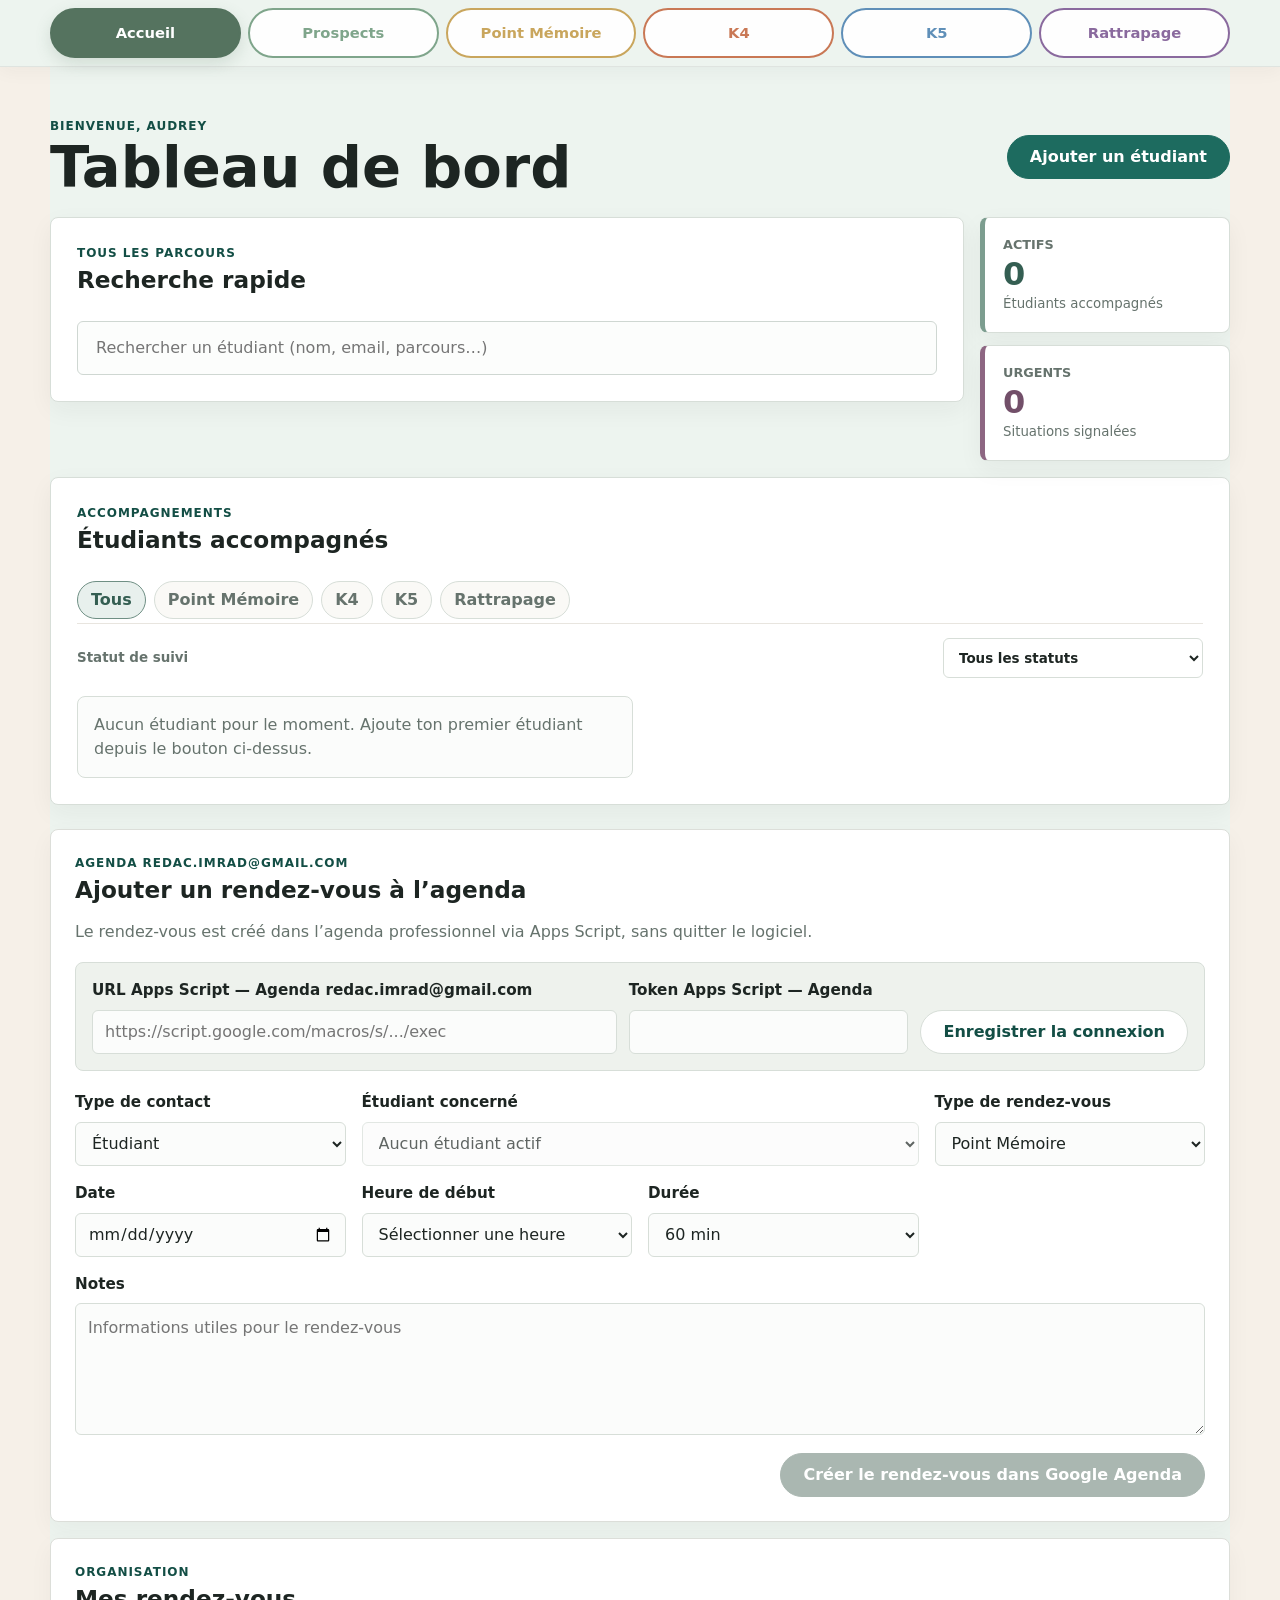
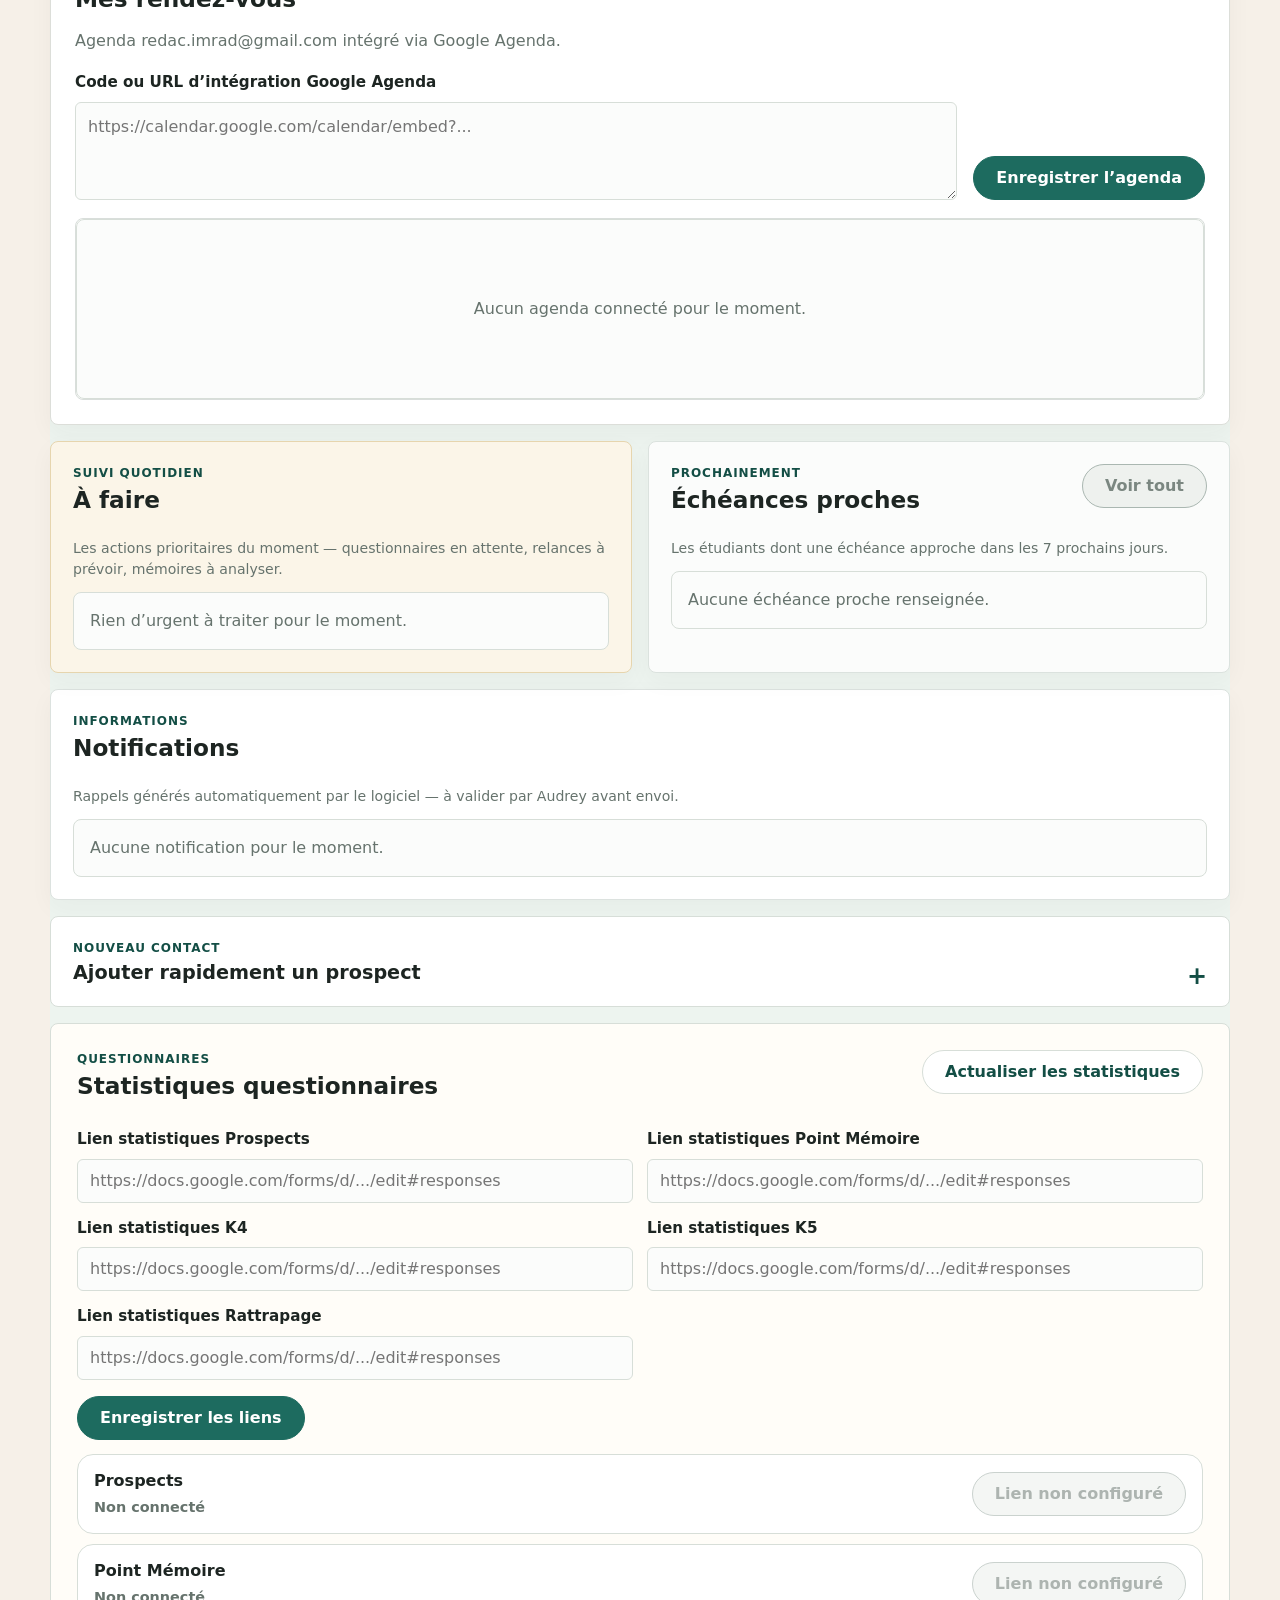
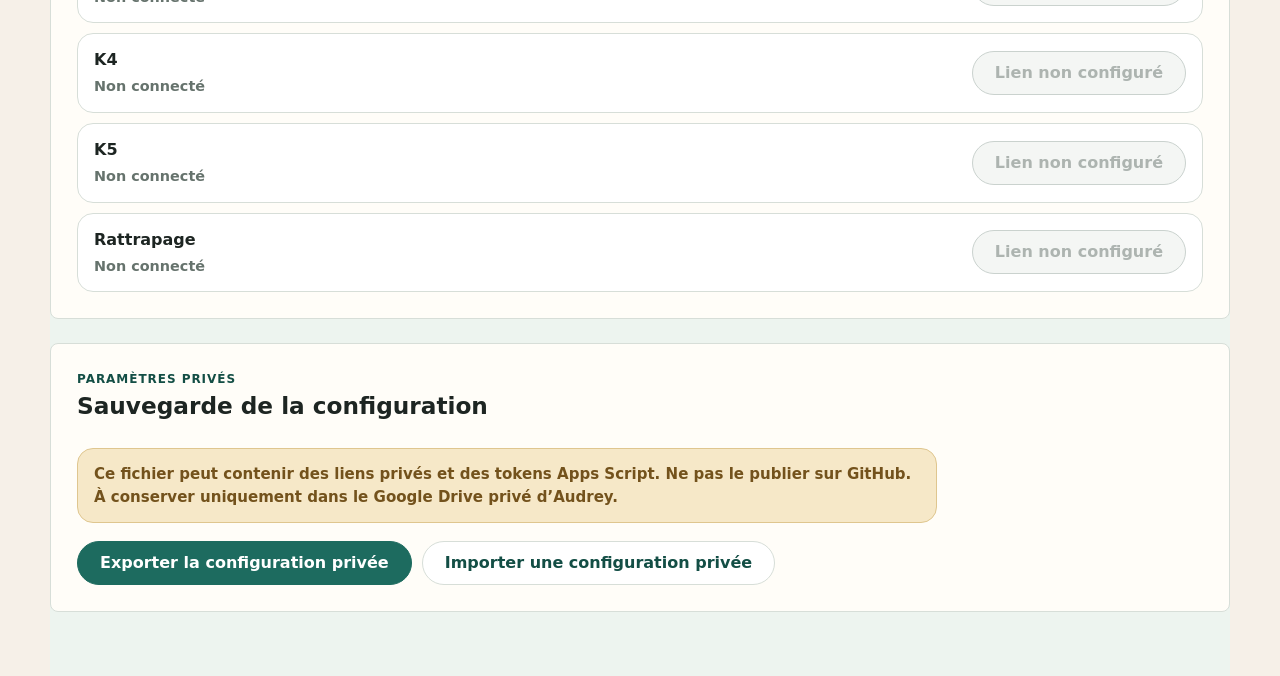
==== commit c62e48dd: "Harmonise les libelles des actions" ====
--- a/index.html
+++ b/index.html
@@ -4,7 +4,7 @@
     <meta charset="UTF-8" />
     <meta name="viewport" content="width=device-width, initial-scale=1.0" />
     <title>Tableau de bord - Redac-IMRaD</title>
-    <link rel="stylesheet" href="styles.css?v=20260625-2" />
+    <link rel="stylesheet" href="styles.css?v=20260701-1" />
   </head>
   <body class="accueil-pilotage tab-accueil">
     <div data-main-nav data-active="accueil"></div>
@@ -131,7 +131,7 @@
             <label class="field"><span>Durée</span><select id="agenda-duree" name="dureeMinutes" required><option value="30">30 min</option><option value="45">45 min</option><option value="60" selected>60 min</option><option value="90">90 min</option></select></label>
             <label class="field full-width"><span>Notes</span><textarea id="agenda-notes" name="notes" rows="4" placeholder="Informations utiles pour le rendez-vous"></textarea></label>
           </div>
-          <div class="appointment-actions"><button class="primary-action" id="prepare-google-appointment" type="submit">Ajouter à l’agenda</button></div>
+          <div class="appointment-actions"><button class="primary-action" id="prepare-google-appointment" type="submit">Créer le rendez-vous dans Google Agenda</button></div>
           <p id="appointment-message" class="form-message" role="status" aria-live="polite" hidden></p>
         </form>
       </section>
@@ -192,8 +192,8 @@
         </div>
         <p class="config-backup-warning">Ce fichier peut contenir des liens privés et des tokens Apps Script. Ne pas le publier sur GitHub. À conserver uniquement dans le Google Drive privé d’Audrey.</p>
         <div class="config-backup-actions">
-          <button class="primary-action" type="button" id="export-private-config">Exporter la configuration</button>
-          <button class="secondary-action" type="button" id="import-private-config">Importer une configuration</button>
+          <button class="primary-action" type="button" id="export-private-config">Exporter la configuration privée</button>
+          <button class="secondary-action" type="button" id="import-private-config">Importer une configuration privée</button>
           <input id="private-config-file" type="file" accept=".json,application/json" hidden />
         </div>
         <p id="private-config-message" class="form-message" role="status" aria-live="polite" hidden></p>
@@ -214,7 +214,7 @@
     <script src="services/browser-storage-service.js" defer></script>
     <script src="services/app-data-service.js" defer></script>
     <script src="grille-point-memoire.js?v=6" defer></script>
-    <script src="pages/k4/livrables-k4.js?v=12" defer></script>
-    <script src="pages/accueil/accueil.js?v=24" defer></script>
+    <script src="pages/k4/livrables-k4.js?v=20260701-2" defer></script>
+    <script src="pages/accueil/accueil.js?v=20260701-2" defer></script>
   </body>
 </html>
--- a/styles.css
+++ b/styles.css
@@ -2817,8 +2817,25 @@
   color: #3d617d;
 }
 
+.accueil-notification-row.is-rattrapage {
+  border-left-color: #8b6f9f;
+  background: #f1edf6;
+  color: #574168;
+}
+
 .accueil-notification-row strong {
   font-size: 0.9rem;
+}
+
+.accueil-notification-actions {
+  display: flex;
+  flex-wrap: wrap;
+  gap: 8px;
+  margin-top: 10px;
+}
+
+.accueil-notification-status {
+  margin-top: 10px;
 }
 
 @media (max-width: 620px) {
@@ -4002,3 +4019,148 @@
     grid-template-columns: 1fr;
   }
 }
+
+/* === Questionnaire entrée Rattrapage === */
+.rattrapage-questionnaire-config-grid,
+.rattrapage-questionnaire-summary-grid {
+  display: grid;
+  grid-template-columns: repeat(2, minmax(0, 1fr));
+  gap: 12px;
+}
+
+.rattrapage-questionnaire-student-panel {
+  display: grid;
+  gap: 14px;
+  margin-top: 16px;
+}
+
+.rattrapage-questionnaire-summary h3 {
+  margin: 0 0 12px;
+  font-size: 1rem;
+}
+
+.rattrapage-questionnaire-summary-grid {
+  margin: 0;
+}
+
+.rattrapage-questionnaire-summary-grid div {
+  min-width: 0;
+  padding: 13px;
+  border: 1px solid var(--line);
+  border-radius: 6px;
+  background: var(--surface);
+}
+
+.rattrapage-questionnaire-summary-grid dt {
+  margin-bottom: 6px;
+  color: var(--muted);
+  font-size: 0.78rem;
+  font-weight: 800;
+}
+
+.rattrapage-questionnaire-summary-grid dd {
+  margin: 0;
+  color: var(--text);
+  line-height: 1.55;
+  overflow-wrap: anywhere;
+  white-space: pre-wrap;
+}
+
+@media (max-width: 640px) {
+  .rattrapage-questionnaire-config-grid,
+  .rattrapage-questionnaire-summary-grid {
+    grid-template-columns: 1fr;
+  }
+}
+
+/* === Suivi J+15 Rattrapage === */
+.rattrapage-suivi-config-grid,
+.rattrapage-suivi-summary-grid {
+  display: grid;
+  grid-template-columns: repeat(2, minmax(0, 1fr));
+  gap: 12px;
+}
+
+.rattrapage-suivi-student-panel {
+  display: grid;
+  gap: 14px;
+  margin-top: 16px;
+}
+
+.rattrapage-suivi-summary h3 {
+  margin: 0 0 12px;
+  font-size: 1rem;
+}
+
+.rattrapage-suivi-summary-grid {
+  margin: 0;
+}
+
+.rattrapage-suivi-summary-grid div {
+  min-width: 0;
+  padding: 13px;
+  border: 1px solid var(--line);
+  border-radius: 6px;
+  background: var(--surface);
+}
+
+.rattrapage-suivi-summary-grid dt {
+  margin-bottom: 6px;
+  color: var(--muted);
+  font-size: 0.78rem;
+  font-weight: 800;
+}
+
+.rattrapage-suivi-summary-grid dd {
+  margin: 0;
+  color: var(--text);
+  line-height: 1.55;
+  overflow-wrap: anywhere;
+  white-space: pre-wrap;
+}
+
+@media (max-width: 640px) {
+  .rattrapage-suivi-config-grid,
+  .rattrapage-suivi-summary-grid {
+    grid-template-columns: 1fr;
+  }
+}
+
+/* === Synthèse reprise Rattrapage === */
+.rattrapage-synthese-config-grid,
+.rattrapage-synthese-grid {
+  display: grid;
+  grid-template-columns: repeat(2, minmax(0, 1fr));
+  gap: 12px;
+}
+
+.rattrapage-synthese-student-panel {
+  display: grid;
+  gap: 14px;
+  margin-top: 16px;
+}
+
+.rattrapage-synthese-grid .full-width {
+  grid-column: 1 / -1;
+}
+
+.rattrapage-synthese-result {
+  display: grid;
+  gap: 10px;
+  margin-top: 4px;
+}
+
+.rattrapage-synthese-result > p {
+  margin: 0;
+}
+
+@media (max-width: 640px) {
+  .rattrapage-synthese-config-grid,
+  .rattrapage-synthese-grid {
+    grid-template-columns: 1fr;
+  }
+
+  .rattrapage-synthese-grid .full-width {
+    grid-column: auto;
+  }
+}
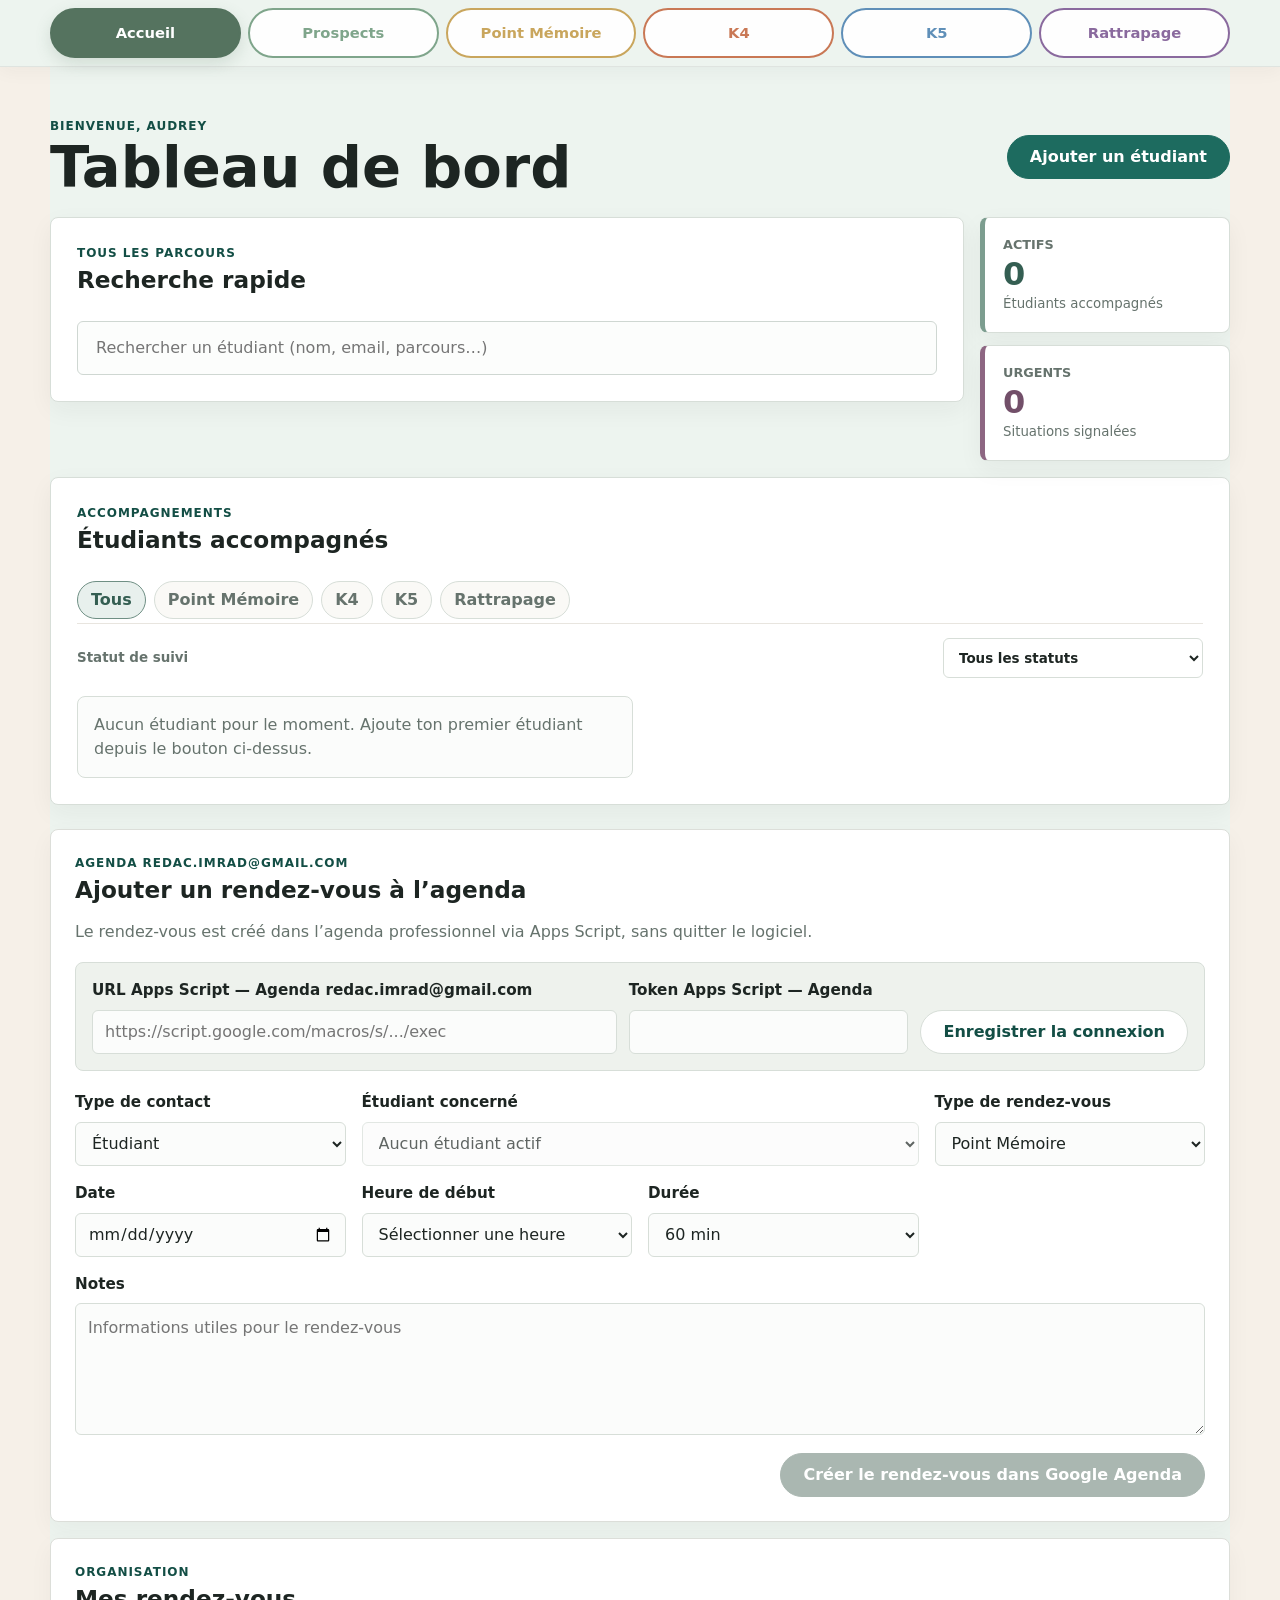
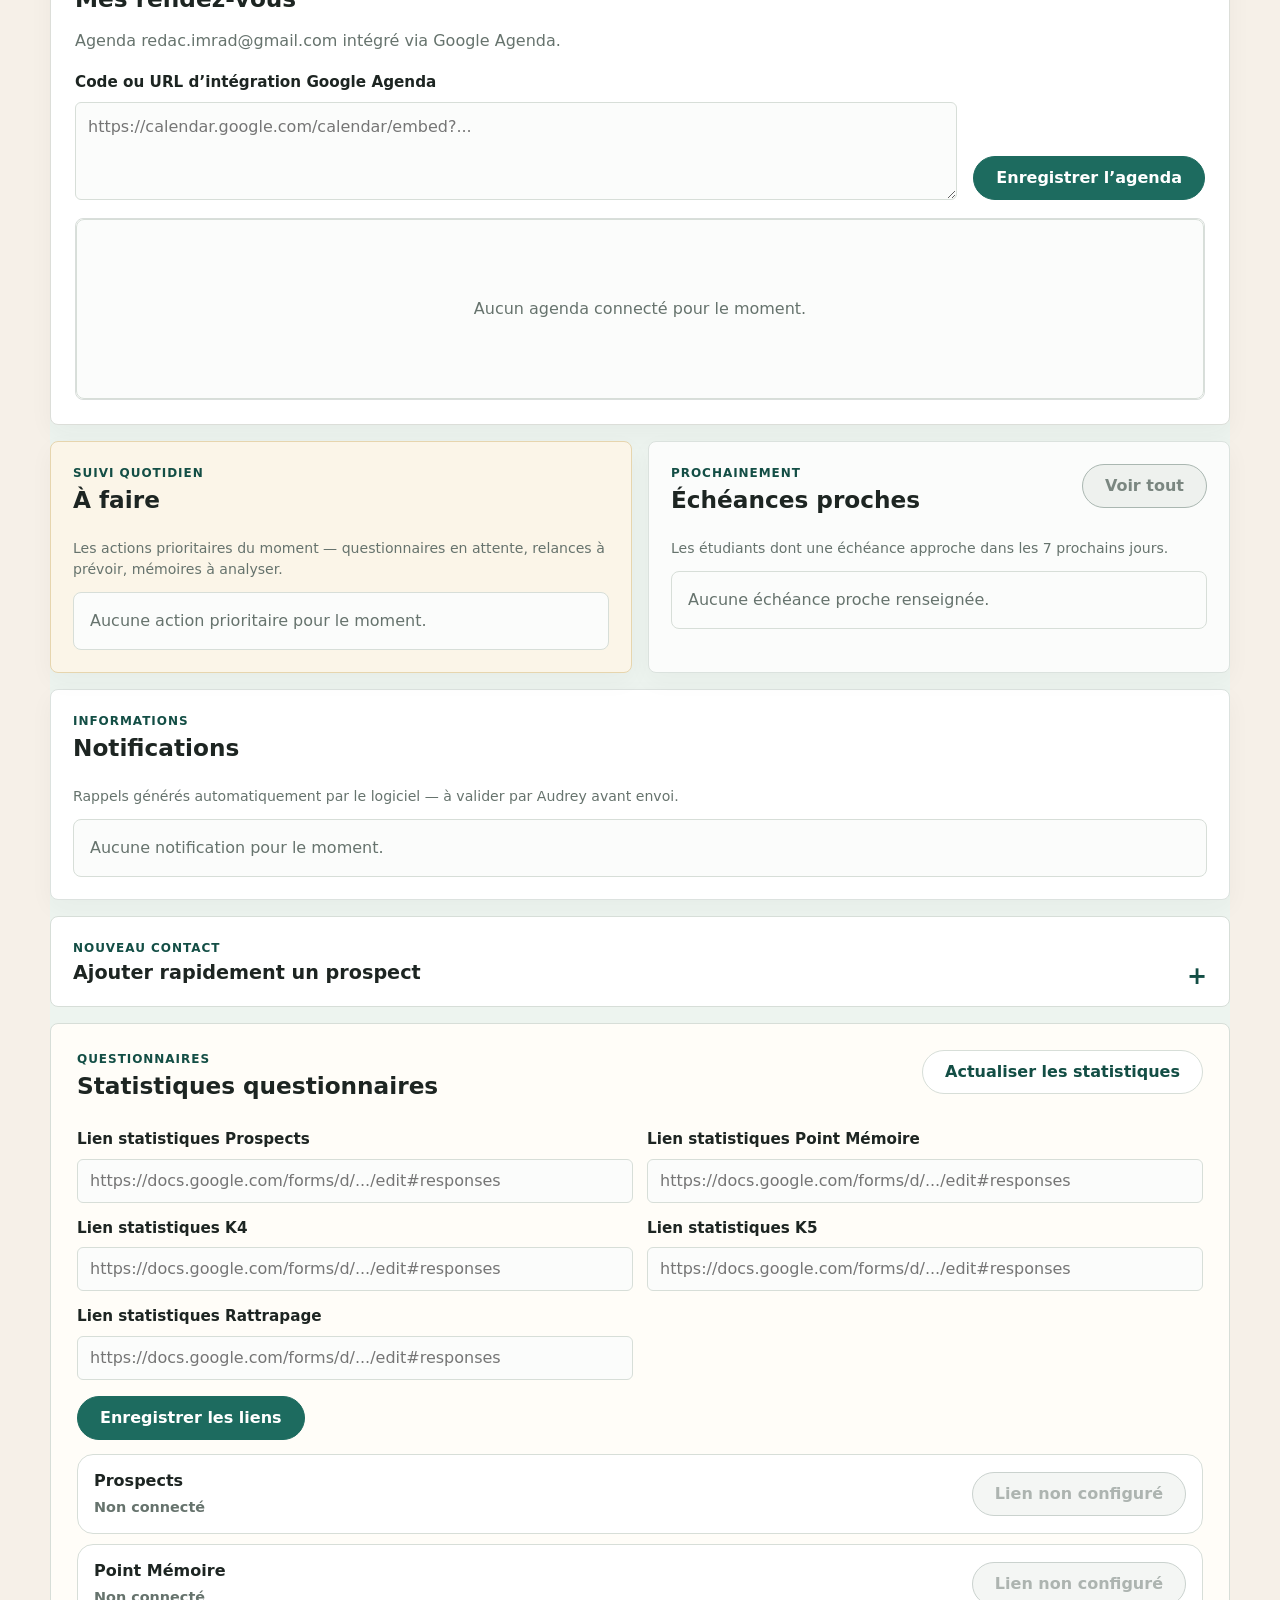
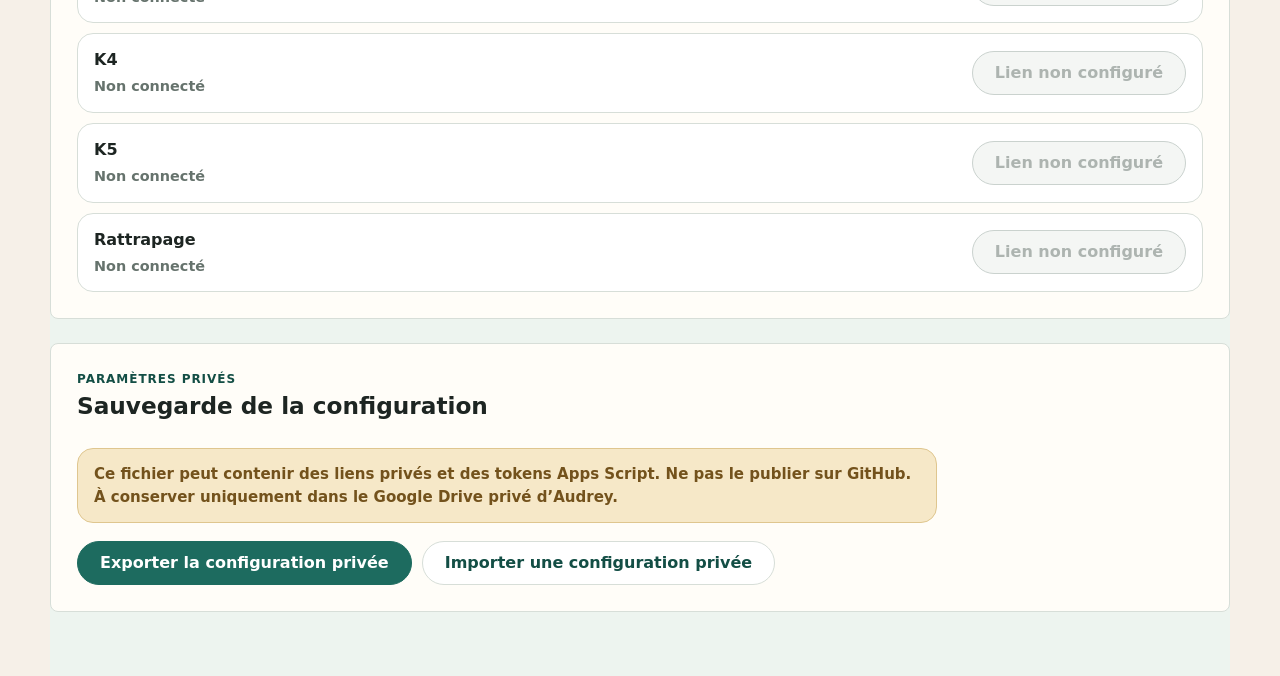
==== commit a2cb914f: "Ameliore les actions a faire sur l accueil" ====
--- a/index.html
+++ b/index.html
@@ -4,7 +4,7 @@
     <meta charset="UTF-8" />
     <meta name="viewport" content="width=device-width, initial-scale=1.0" />
     <title>Tableau de bord - Redac-IMRaD</title>
-    <link rel="stylesheet" href="styles.css?v=20260701-1" />
+    <link rel="stylesheet" href="styles.css?v=20260701-3" />
   </head>
   <body class="accueil-pilotage tab-accueil">
     <div data-main-nav data-active="accueil"></div>
@@ -215,6 +215,6 @@
     <script src="services/app-data-service.js" defer></script>
     <script src="grille-point-memoire.js?v=6" defer></script>
     <script src="pages/k4/livrables-k4.js?v=20260701-2" defer></script>
-    <script src="pages/accueil/accueil.js?v=20260701-2" defer></script>
+    <script src="pages/accueil/accueil.js?v=20260701-3" defer></script>
   </body>
 </html>
--- a/styles.css
+++ b/styles.css
@@ -2738,25 +2738,51 @@
 
 .accueil-todo-row {
   width: 100%;
-  grid-template-columns: auto minmax(0, 1fr);
+  grid-template-columns: auto minmax(0, 1fr) auto;
   border-top: 0;
   border-right: 0;
   border-bottom: 0;
   border-radius: 0;
   color: inherit;
-  cursor: pointer;
   text-align: left;
 }
 
-.accueil-todo-row:hover,
-.accueil-todo-row:focus-visible {
+.accueil-todo-row:hover {
   filter: brightness(0.975);
+}
+
+.accueil-todo-row:focus-within {
   outline: 2px solid rgba(154, 107, 21, 0.2);
   outline-offset: 2px;
 }
 
-.accueil-todo-row span {
+.accueil-todo-row.is-urgent {
+  border-left-color: #bc7159;
+  background: #fbf1ed;
+}
+
+.accueil-todo-row.is-watch {
+  border-left-color: #7194b2;
+  background: #eef4f8;
+}
+
+.accueil-todo-content {
+  display: grid;
+  gap: 3px;
+}
+
+.accueil-todo-label {
   font-weight: 700;
+}
+
+.accueil-todo-content small {
+  color: #5f6964;
+}
+
+.accueil-todo-level {
+  border-radius: 999px;
+  padding: 6px 9px;
+  white-space: nowrap;
 }
 
 .accueil-todo-list .empty-state,
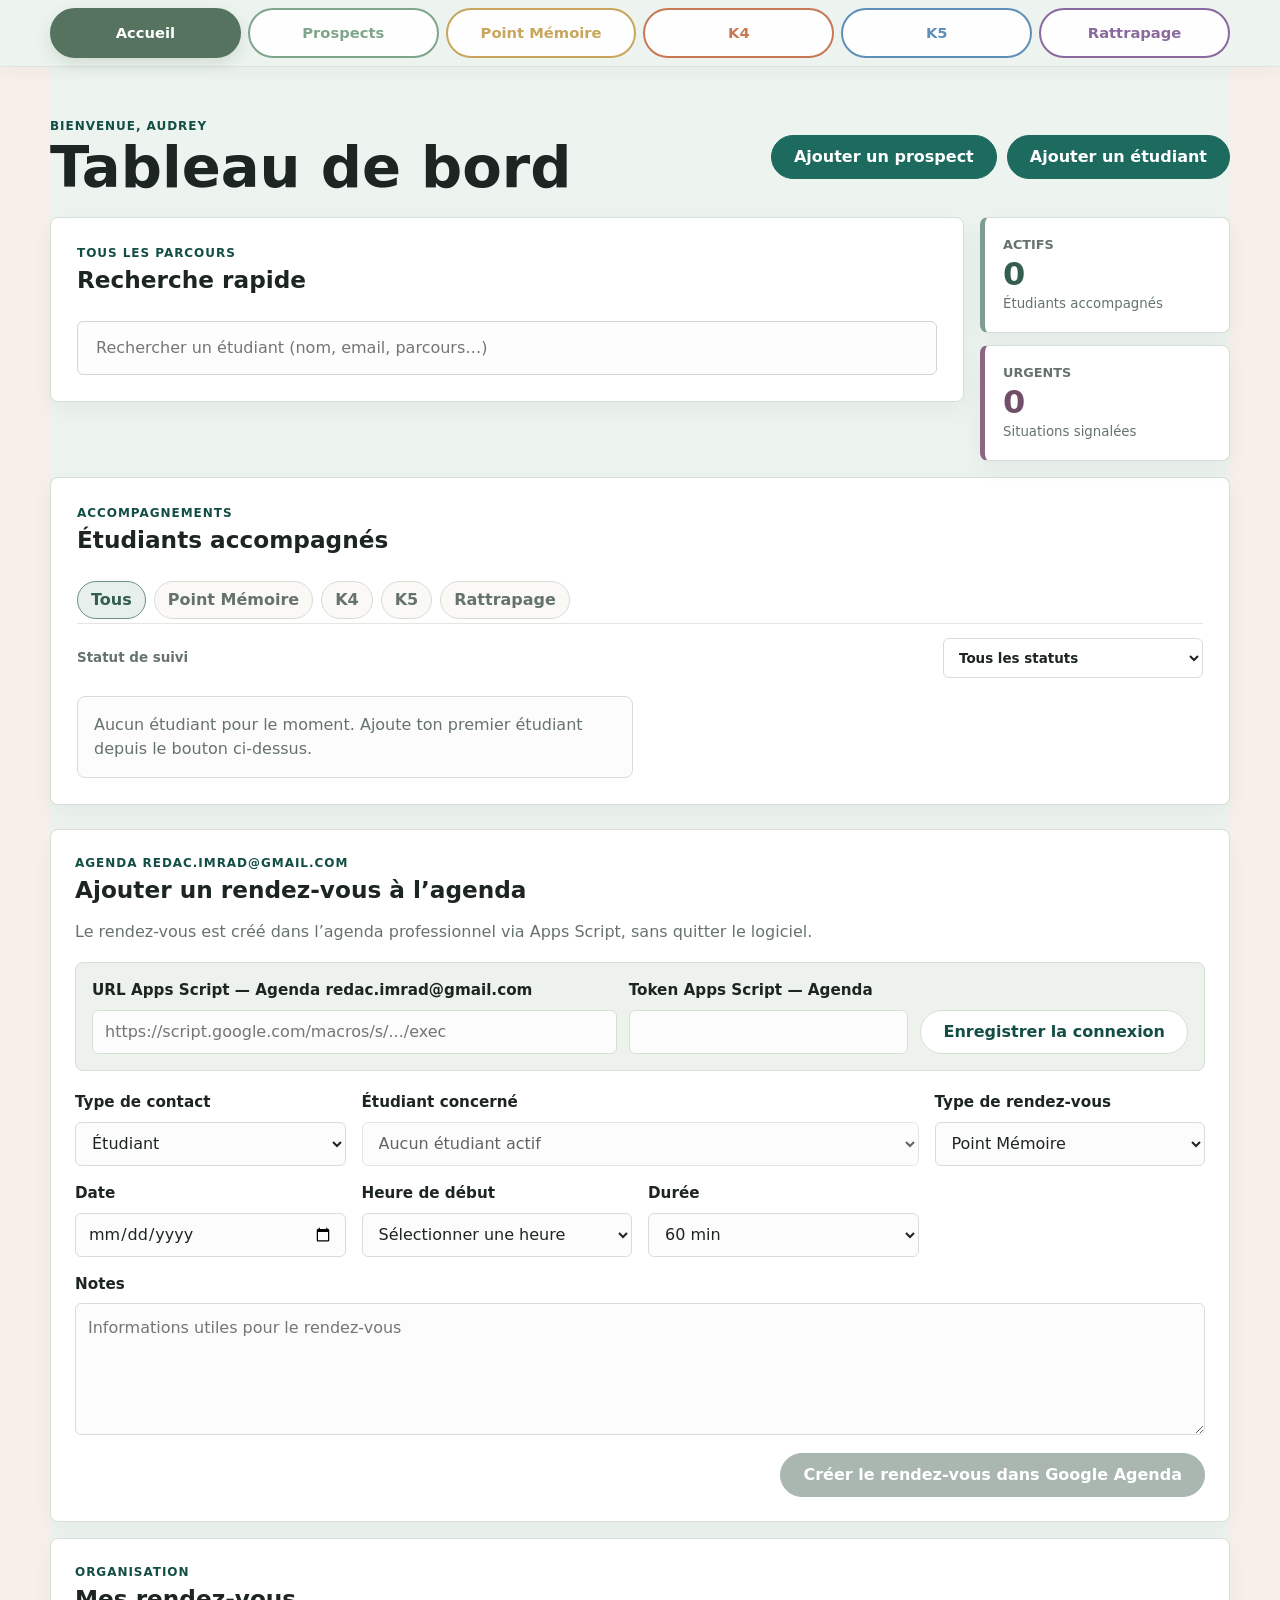
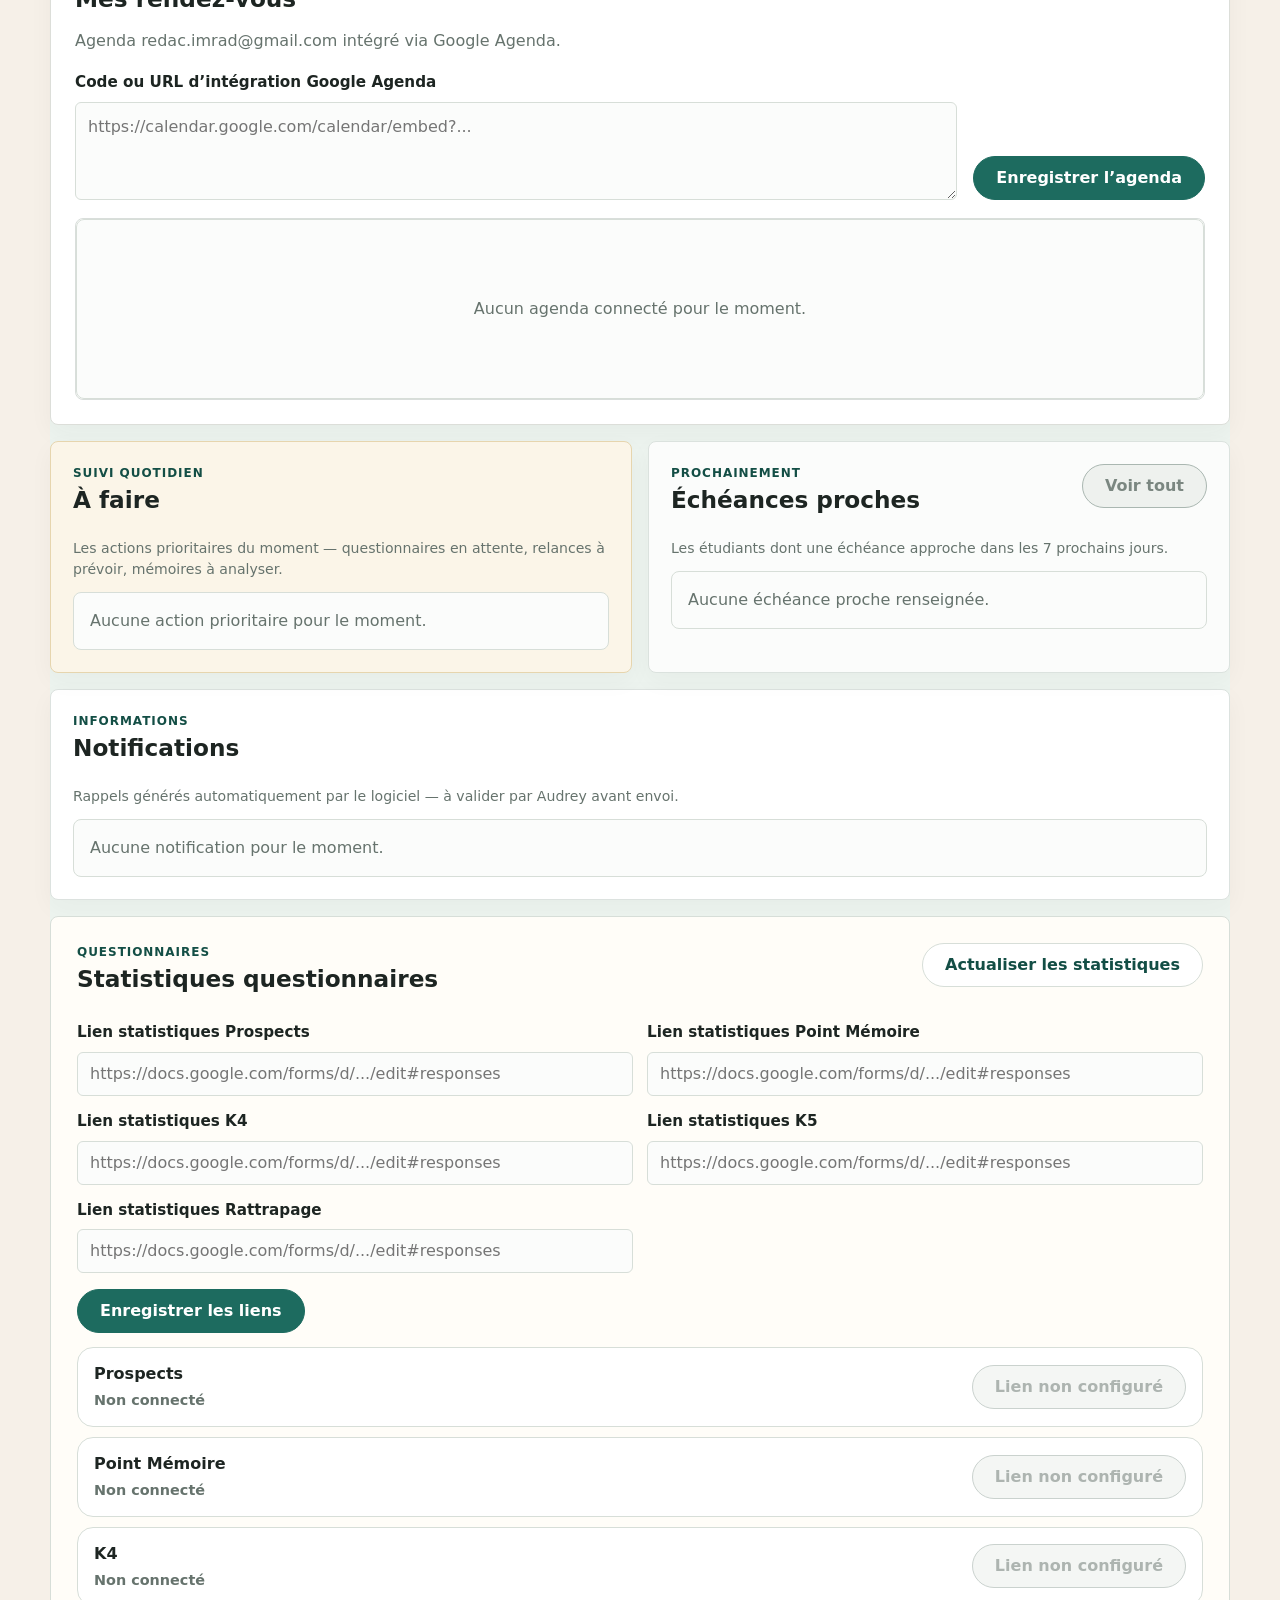
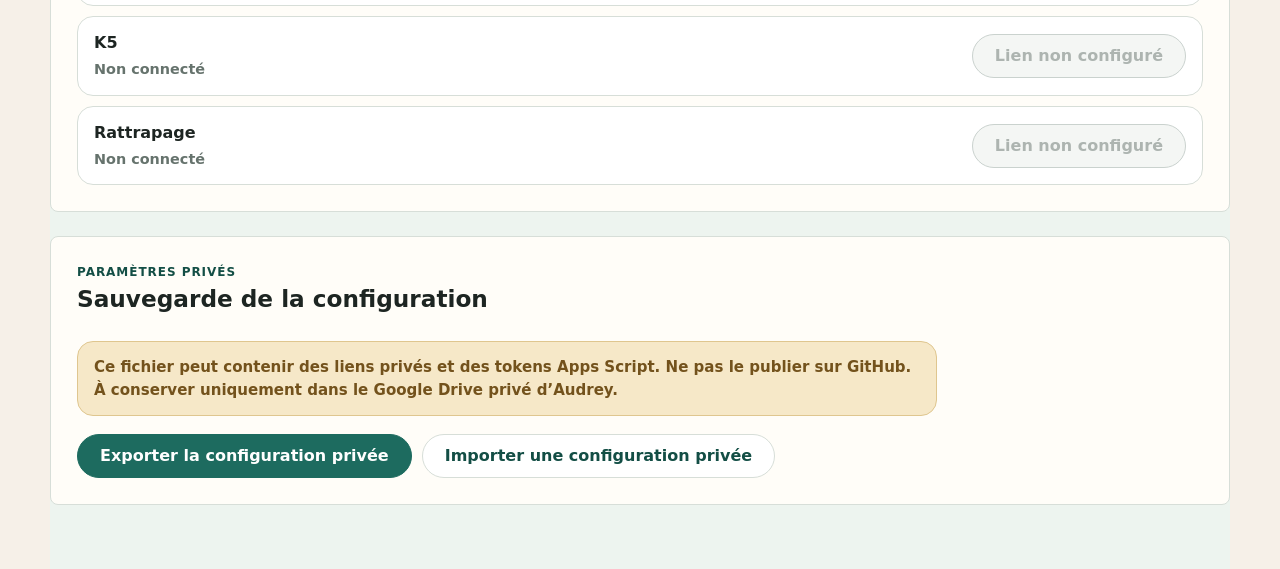
==== commit 23e8bcdc: "Ameliore actions et ajout prospect sur l accueil" ====
--- a/index.html
+++ b/index.html
@@ -4,14 +4,17 @@
     <meta charset="UTF-8" />
     <meta name="viewport" content="width=device-width, initial-scale=1.0" />
     <title>Tableau de bord - Redac-IMRaD</title>
-    <link rel="stylesheet" href="styles.css?v=20260701-3" />
+    <link rel="stylesheet" href="styles.css?v=20260701-4" />
   </head>
   <body class="accueil-pilotage tab-accueil">
     <div data-main-nav data-active="accueil"></div>
     <main class="app-shell">
       <header class="topbar" aria-label="En-tête">
         <div><p class="eyebrow">Bienvenue, Audrey</p><h1>Tableau de bord</h1></div>
-        <button class="primary-action" type="button" id="add-student-trigger">Ajouter un étudiant</button>
+        <div class="topbar-actions">
+          <button class="primary-action" type="button" id="add-prospect-trigger">Ajouter un prospect</button>
+          <button class="primary-action" type="button" id="add-student-trigger">Ajouter un étudiant</button>
+        </div>
       </header>
 
       <section class="accueil-overview" aria-label="Recherche et indicateurs">
@@ -23,6 +26,19 @@
           <article class="accueil-counter accueil-counter-active"><span>Actifs</span><strong id="active-student-count">0</strong><small>Étudiants accompagnés</small></article>
           <article class="accueil-counter accueil-counter-urgent"><span>Urgents</span><strong id="urgent-count">0</strong><small>Situations signalées</small></article>
         </div>
+      </section>
+
+      <section class="workspace quick-prospect-workspace" id="quick-prospect-workspace" aria-labelledby="quick-prospect-title" hidden>
+        <div class="section-heading"><div><p class="eyebrow">Nouveau contact</p><h2 id="quick-prospect-title">Ajouter un prospect</h2></div></div>
+        <form id="quick-prospect-form" class="quick-prospect-form">
+          <div class="form-grid">
+            <label class="field"><span>Prénom</span><input name="prenom" type="text" /></label><label class="field"><span>Nom</span><input name="nom" type="text" /></label><label class="field"><span>Email</span><input name="email" type="email" /></label><label class="field"><span>Téléphone</span><input name="telephone" type="tel" /></label>
+            <label class="field"><span>Provenance</span><select name="source"><option value="">Sélectionner</option><option>Instagram</option><option>Facebook</option><option>YouTube</option><option>LinkedIn</option><option>bouche-à-oreille</option><option>autre</option></select></label>
+            <label class="field"><span>Parcours visé</span><select name="parcoursInteresse"><option value="non défini">Non défini</option><option value="point-memoire">Point Mémoire</option><option value="k4">K4</option><option value="k5">K5</option><option value="rattrapage">Rattrapage</option></select></label>
+            <label class="field full-width"><span>Notes</span><textarea name="notes" rows="4"></textarea></label>
+          </div>
+          <div class="form-actions"><button class="primary-action" type="submit">Ajouter le prospect</button><button class="secondary-action" type="button" id="cancel-quick-prospect-form">Annuler</button></div><p id="quick-prospect-message" class="form-message" role="status" aria-live="polite" hidden></p>
+        </form>
       </section>
 
       <section class="workspace student-form-workspace" id="student-form-workspace" aria-labelledby="student-form-title" hidden>
@@ -153,19 +169,6 @@
       </div>
 
       <section class="workspace accueil-block accueil-notifications-block" aria-labelledby="notifications-title"><div class="section-heading"><div><p class="eyebrow">Informations</p><h2 id="notifications-title">Notifications</h2></div></div><p class="sync-note">Rappels générés automatiquement par le logiciel — à valider par Audrey avant envoi.</p><div id="notifications-list" class="accueil-info-list"></div></section>
-
-      <details class="workspace quick-prospect-workspace" id="quick-prospect-workspace">
-        <summary><span><span class="eyebrow">Nouveau contact</span><strong>Ajouter rapidement un prospect</strong></span></summary>
-        <form id="quick-prospect-form" class="quick-prospect-form">
-          <div class="form-grid">
-            <label class="field"><span>Prénom</span><input name="prenom" type="text" /></label><label class="field"><span>Nom</span><input name="nom" type="text" /></label><label class="field"><span>Email</span><input name="email" type="email" /></label><label class="field"><span>Téléphone</span><input name="telephone" type="tel" /></label>
-            <label class="field"><span>Provenance</span><select name="source"><option value="">Sélectionner</option><option>Instagram</option><option>Facebook</option><option>YouTube</option><option>LinkedIn</option><option>bouche-à-oreille</option><option>autre</option></select></label>
-            <label class="field"><span>Parcours visé</span><select name="parcoursInteresse"><option value="non défini">Non défini</option><option value="point-memoire">Point Mémoire</option><option value="k4">K4</option><option value="k5">K5</option><option value="rattrapage">Rattrapage</option></select></label>
-            <label class="field full-width"><span>Notes</span><textarea name="notes" rows="4"></textarea></label>
-          </div>
-          <div class="form-actions"><button class="primary-action" type="submit">Ajouter le prospect</button></div><p id="quick-prospect-message" class="form-message" role="status" aria-live="polite" hidden></p>
-        </form>
-      </details>
 
       <section class="workspace home-statistics-section" aria-labelledby="questionnaire-stats-title">
         <div class="section-heading">
@@ -215,6 +218,6 @@
     <script src="services/app-data-service.js" defer></script>
     <script src="grille-point-memoire.js?v=6" defer></script>
     <script src="pages/k4/livrables-k4.js?v=20260701-2" defer></script>
-    <script src="pages/accueil/accueil.js?v=20260701-3" defer></script>
+    <script src="pages/accueil/accueil.js?v=20260701-4" defer></script>
   </body>
 </html>
--- a/styles.css
+++ b/styles.css
@@ -164,6 +164,13 @@
   padding: 18px 0 26px;
 }
 
+.topbar-actions {
+  display: flex;
+  flex-wrap: wrap;
+  justify-content: flex-end;
+  gap: 10px;
+}
+
 .eyebrow {
   margin: 0 0 4px;
   color: var(--accent-strong);
